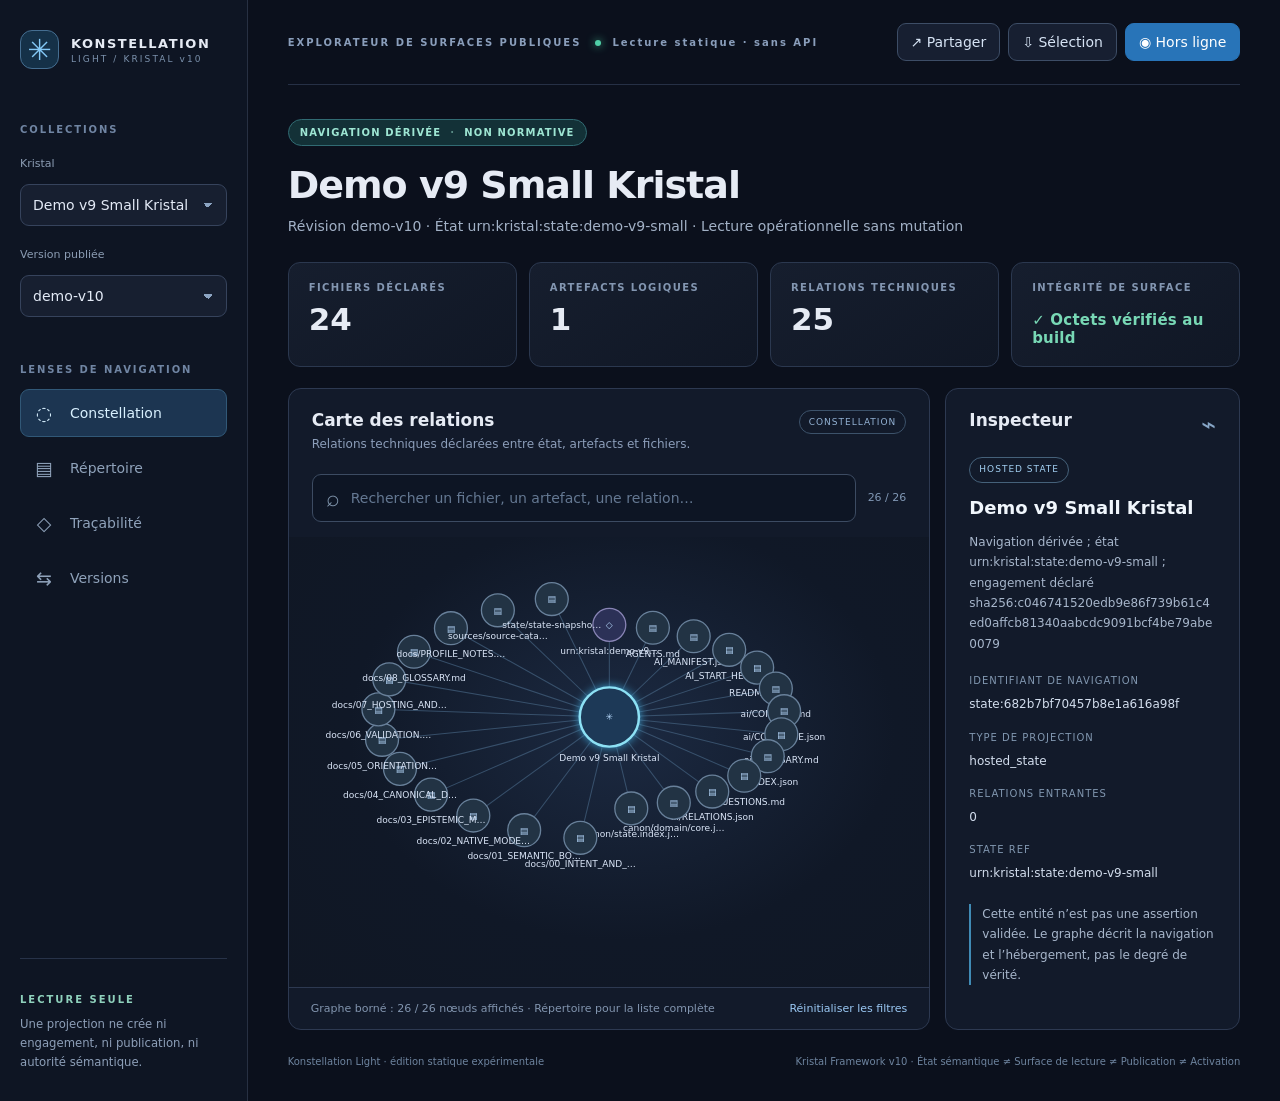
==== light/site/index.html @ 137d159b ".<" ====
<!doctype html>
<html lang="fr">
<head>
  <meta charset="utf-8" />
  <meta name="viewport" content="width=device-width, initial-scale=1" />
  <meta name="color-scheme" content="dark" />
  <meta http-equiv="Content-Security-Policy" content="default-src 'self'; script-src 'self'; style-src 'self'; connect-src 'self'; img-src 'self' data:; font-src 'self'; object-src 'none'; base-uri 'self'; form-action 'none'" />
  <meta name="description" content="Konstellation Light — navigation vérifiée sur les surfaces de lecture Kristal v10." />
  <title>Konstellation Light · Kristal Explorer</title>
  <link rel="stylesheet" href="./style.css" />
  <script type="module" src="./app.js"></script>
</head>
<body>
<div class="shell">
  <aside class="rail">
    <div class="brand"><span class="brand-mark" aria-hidden="true">✳</span><div><strong>KONSTELLATION</strong><small>LIGHT / KRISTAL v10</small></div></div>
    <div class="rail-label">COLLECTIONS</div>
    <label class="field-label" for="collection">Kristal</label>
    <select id="collection" aria-label="Choisir un Kristal"><option>Chargement…</option></select>
    <label class="field-label" for="revision">Version publiée</label>
    <select id="revision" aria-label="Choisir une révision"><option>—</option></select>
    <div class="rail-label views-label">LENSES DE NAVIGATION</div>
    <nav aria-label="Vues"><button type="button" class="view active" data-lens="constellation"><span>◌</span> Constellation</button><button type="button" class="view" data-lens="registry"><span>▤</span> Répertoire</button><button type="button" class="view" data-lens="trace"><span>◇</span> Traçabilité</button><button type="button" class="view" data-lens="compare"><span>⇆</span> Versions</button></nav>
    <div class="rail-bottom"><p>LECTURE SEULE</p><small>Une projection ne crée ni engagement, ni publication, ni autorité sémantique.</small></div>
  </aside>
  <main class="main">
    <header class="top"><div class="eyebrow">EXPLORATEUR DE SURFACES PUBLIQUES <span class="live-dot"></span> <span id="mode-label">Données précompilées</span></div><div class="top-actions"><button id="share" type="button" class="button ghost">↗ Partager</button><button id="export" type="button" class="button ghost">⇩ Sélection</button><button id="offline" type="button" class="button accent">◉ Hors ligne</button></div></header>
    <section class="heading"><div><div class="chip">NAVIGATION DÉRIVÉE <span>·</span> NON NORMATIVE</div><h1 id="title">Kristal Explorer</h1><p id="subtitle">Sélectionnez une collection pour explorer ses structures et ses références.</p></div></section>
    <section class="metrics" aria-label="Statistiques"><div class="metric"><span>FICHIERS DÉCLARÉS</span><strong id="metric-files">—</strong></div><div class="metric"><span>ARTEFACTS LOGIQUES</span><strong id="metric-members">—</strong></div><div class="metric"><span>RELATIONS TECHNIQUES</span><strong id="metric-relations">—</strong></div><div class="metric"><span>INTÉGRITÉ DE SURFACE</span><strong id="metric-verified" class="verified">—</strong></div></section>
    <section class="workspace"><div class="explore"><div class="panel-heading"><div><h2 id="panel-title">Carte des relations</h2><p id="panel-hint">Les liens représentent uniquement la topologie d'hébergement déclarée.</p></div><span class="view-tag" id="view-tag">CONSTELLATION</span><a id="open-full" class="embed-open" href="./">↗ Plein écran</a></div><div class="search-row"><label class="search"><span aria-hidden="true">⌕</span><input id="search" type="search" placeholder="Rechercher un fichier, un artefact, une relation…" aria-label="Rechercher dans le Kristal" autocomplete="off" /></label><span id="count" class="results"></span></div><div id="visual" class="visual" aria-live="polite"><div class="loading">Chargement du catalogue…</div></div><div class="panel-foot"><span id="truncation">Affichage progressif</span><button id="reset" type="button" class="link-button">Réinitialiser les filtres</button></div></div><aside class="inspector" aria-label="Inspection"><div class="panel-heading"><h2>Inspecteur</h2><span class="inspector-icon">⌁</span></div><div id="inspection" class="inspection"><p>Sélectionnez un élément pour consulter son origine et ses déclarations.</p></div></aside></section>
    <footer class="footer"><span>Konstellation Light · édition statique expérimentale</span><span>Kristal Framework v10 · État sémantique ≠ Surface de lecture ≠ Publication ≠ Activation</span></footer>
  </main>
</div>
<div id="toast" role="status" aria-live="polite" class="toast" hidden></div>
</body>
</html>
---- light/site/style.css ----
:root{font-family:Inter,ui-sans-serif,system-ui,-apple-system,BlinkMacSystemFont,"Segoe UI",sans-serif;color:#e6ebf4;background:#0b101c;font-synthesis:none;font-size:14px}*{box-sizing:border-box}body{margin:0;min-height:100vh}button,input,select{font:inherit}button{cursor:pointer}a{color:#8dbbff}button:focus-visible,input:focus-visible,select:focus-visible,a:focus-visible,[tabindex]:focus-visible{outline:2px solid #72b9ff;outline-offset:3px}.shell{display:grid;grid-template-columns:248px minmax(0,1fr);min-height:100vh}.rail{border-right:1px solid #273042;background:#0e1523;padding:30px 20px;display:flex;flex-direction:column;gap:14px}.brand{display:flex;align-items:center;gap:12px;margin-bottom:41px}.brand-mark{display:grid;place-items:center;font-size:29px;color:#84c8f5;width:39px;height:39px;border:1px solid #456e91;border-radius:12px;background:#153148}.brand strong{font-size:13px;letter-spacing:1.5px}.brand small{display:block;margin-top:3px;font-size:9px;letter-spacing:2.1px;color:#7c92ad}.rail-label{font-size:10px;letter-spacing:1.9px;font-weight:800;color:#7085a3}.field-label{color:#8c9db4;font-size:11px;margin-top:8px}.rail select{appearance:none;width:100%;border:1px solid #36435c;border-radius:9px;background:#171f30;color:#e3eaf6;padding:12px 28px 12px 12px;outline-offset:2px;background-image:linear-gradient(45deg,transparent 50%,#8ca4c2 50%),linear-gradient(135deg,#8ca4c2 50%,transparent 50%);background-position:calc(100% - 18px) 50%,calc(100% - 13px) 50%;background-size:5px 5px,5px 5px;background-repeat:no-repeat}.views-label{margin-top:33px;margin-bottom:0}.rail nav{display:grid;gap:7px}.view{display:flex;align-items:center;gap:15px;border:1px solid transparent;border-radius:9px;padding:12px;background:transparent;color:#8fa2ba;text-align:left}.view span{font-size:19px;width:22px;text-align:center}.view:hover{background:#182438;color:#fff}.view.active{background:#1c3551;color:#d9f1ff;border-color:#315877}.rail-bottom{margin-top:auto;border-top:1px solid #273248;padding-top:25px}.rail-bottom p{color:#8fd1bc;letter-spacing:2px;font-size:10px;font-weight:800}.rail-bottom small{color:#8d9fb8;line-height:1.6}.main{min-width:0;padding:0 clamp(18px,3.1vw,52px)}.top{height:85px;display:flex;align-items:center;justify-content:space-between;gap:10px;border-bottom:1px solid #263045}.eyebrow{font-size:10px;letter-spacing:2px;color:#8a9ebb;font-weight:700}.live-dot{display:inline-block;margin:0 6px 0 8px;background:#50cfa7;border-radius:100%;width:6px;height:6px;box-shadow:0 0 9px #44b993}.top-actions{display:flex;gap:8px}.button{border:1px solid #3d4d66;border-radius:9px;background:#171f31;color:#d7e4f5;padding:10px 13px;white-space:nowrap}.button:hover{border-color:#7ab3da}.button.accent{background:#2874b8;border-color:#2874b8;color:white}.heading{padding:34px 0 25px;display:flex;justify-content:space-between}.chip{display:inline-flex;gap:9px;border:1px solid #316b73;border-radius:30px;padding:7px 11px;font-size:10px;font-weight:800;letter-spacing:1.15px;color:#9ee6d3;background:#133137}.chip span{opacity:.5}.heading h1{font-size:clamp(27px,3vw,38px);font-weight:630;letter-spacing:-1px;margin:17px 0 8px}.heading p{margin:0;color:#a2b1c6;max-width:770px;line-height:1.6}.metrics{display:grid;grid-template-columns:repeat(4,minmax(0,1fr));gap:12px;margin-bottom:21px}.metric{border:1px solid #2b384f;background:linear-gradient(145deg,#161e2e,#101725);border-radius:12px;padding:19px 20px;min-height:104px}.metric span{display:block;font-size:10px;letter-spacing:1.4px;color:#8396b1;font-weight:800}.metric strong{display:block;font-size:31px;font-weight:650;margin-top:8px}.metric strong.verified{font-size:15px;color:#78d8b5;letter-spacing:.2px;margin-top:18px}.workspace{display:grid;grid-template-columns:minmax(0,1fr) 295px;gap:15px;min-height:525px}.explore,.inspector{border:1px solid #2d3951;border-radius:13px;background:#121a2a;min-width:0}.explore{display:flex;flex-direction:column;overflow:hidden}.panel-heading{display:flex;justify-content:space-between;align-items:start;gap:10px;padding:21px 23px 15px}.panel-heading h2{margin:0;font-size:17px;font-weight:650}.panel-heading p{color:#8c9eba;margin:6px 0 0;font-size:12px;line-height:1.45}.view-tag{font-size:9px;letter-spacing:1px;border:1px solid #3c526a;border-radius:30px;padding:6px 9px;color:#93b2d4;white-space:nowrap}.search-row{padding:5px 23px 15px;display:flex;align-items:center;gap:12px}.search{display:flex;align-items:center;gap:9px;border:1px solid #3c4b62;background:#0d1524;border-radius:9px;padding:10px 13px;flex:1;min-width:0;color:#8196ad}.search span{font-size:23px}.search input{border:0;outline:0;background:transparent;color:#e7ecf5;width:100%;min-width:0}.search input::placeholder{color:#647892}.results{font-size:11px;color:#8198b5;white-space:nowrap}.visual{min-height:350px;flex:1;background:radial-gradient(ellipse at 52% 43%,#1c2a42 0%,#101827 58%,#101724 100%);position:relative;padding:10px 20px}.visual svg{width:100%;min-height:340px;max-height:455px}.graph-link{stroke:#456381;stroke-width:1.25;opacity:.7}.graph-node{cursor:pointer;outline:none}.graph-node circle{stroke:#7394b8;stroke-width:1.6;fill:#1d3957}.graph-node[data-kind="hosted_file"] circle{fill:#223344;stroke:#68809a}.graph-node[data-kind="logical_artifact"] circle{fill:#2c3157;stroke:#8884b5}.graph-node[data-selected="true"] circle{stroke:#8de1f5;stroke-width:3;filter:drop-shadow(0 0 6px #3c9dcd)}.graph-node text{pointer-events:none;fill:#dbe6f8;font-size:11px;text-anchor:middle}.graph-node .type-mark{font-size:11px;font-weight:bold;fill:#b4d6f9}.graph-node:hover circle,.graph-node:focus circle{stroke:#fff;stroke-width:3}.panel-foot{padding:14px 22px;border-top:1px solid #2d3951;display:flex;justify-content:space-between;gap:10px;color:#8295af;font-size:11px}.link-button{background:none;border:0;color:#9bc9f5;padding:0}.inspector{padding-bottom:12px}.inspector-icon{font-size:25px;color:#87a6c7}.inspection{padding:3px 23px 20px;color:#a7b6cb;font-size:12px;line-height:1.7;word-break:break-word}.inspection .kind{display:inline-flex;gap:4px;border:1px solid #45617a;border-radius:30px;padding:4px 9px;color:#a3d0f3;text-transform:uppercase;letter-spacing:1px;font-size:9px}.inspection h3{color:#f0f6fc;font-size:18px;line-height:1.4;margin:12px 0 5px;overflow-wrap:anywhere}.inspection dl{margin:18px 0}.inspection dt{color:#8197b0;font-size:10px;text-transform:uppercase;letter-spacing:1px;margin-top:14px}.inspection dd{margin:5px 0;color:#d2dded}.inspection code{word-break:break-all;color:#abd2f4}.inspection .note{border-left:2px solid #408bb5;padding-left:11px;margin-top:20px}.inspector-action{display:inline-flex;margin-top:10px;padding:8px 11px;border:1px solid #385d7d;border-radius:8px;color:#aed7fb;text-decoration:none}.footer{color:#6e849f;display:flex;justify-content:space-between;gap:12px;font-size:10px;margin:24px 0 32px;line-height:1.5}.loading,.empty{display:grid;place-content:center;text-align:center;color:#a6b8cc;min-height:280px;line-height:1.8}.record-list{display:flex;flex-direction:column;gap:8px;padding:7px 2px}.record{display:flex;justify-content:space-between;align-items:center;gap:16px;text-align:left;padding:13px 16px;border:1px solid #34435b;background:#162236;border-radius:9px;color:#dae8f7}.record:hover,.record.selected{border-color:#73b0d5;background:#223750}.record main{min-width:0}.record strong{display:block;font-size:12px;font-weight:600;overflow-wrap:anywhere}.record small{display:block;color:#92aac5;font-size:10px;margin-top:4px}.record em{font-size:9px;font-style:normal;color:#9bb4cb;white-space:nowrap}.evidence{display:grid;gap:12px;padding:7px 0}.evidence-item{padding:16px;border:1px solid #3c4a61;background:#18243a;border-radius:9px;overflow-wrap:anywhere}.evidence-item small{display:block;color:#8da7c3;font-size:10px;letter-spacing:1px;text-transform:uppercase;margin-bottom:7px}.evidence-item strong{font-size:12px;line-height:1.6;word-break:break-all}.evidence-item .ok{color:#83d8b7}.diff-list{display:grid;gap:12px}.diff-list strong{color:#e6effe}.diff-item{display:block;font-size:11px;color:#a8bdd6;margin-top:7px}.toast{position:fixed;bottom:20px;right:20px;padding:12px 17px;background:#244665;color:#eef8ff;border:1px solid #4b9ac6;border-radius:9px;box-shadow:0 8px 28px #050a15;z-index:10}.toast[hidden]{display:none}.embed .rail,.embed .heading,.embed .metrics,.embed .footer,.embed .top{display:none}.embed .shell{grid-template-columns:1fr}.embed .main{padding:8px}.embed .workspace{min-height:390px;grid-template-columns:minmax(0,1fr) 260px}.embed .visual{min-height:275px}.embed .visual svg{min-height:280px}.embed .panel-heading{padding:12px 15px}.embed .search-row{padding:2px 15px 12px}.embed .inspector{font-size:11px}@media(max-width:1100px){.workspace{grid-template-columns:minmax(0,1fr)}.inspector{min-height:200px}.metrics{grid-template-columns:repeat(2,1fr)}}@media(max-width:720px){.shell{display:block}.rail{padding:14px 18px;gap:7px}.brand{margin:0 0 10px}.rail-bottom{display:none}.rail nav{display:flex;gap:5px;overflow:auto}.rail .view{white-space:nowrap;padding:8px;font-size:11px}.views-label{margin-top:10px}.rail select{max-width:100%}.top{height:auto;min-height:65px;flex-wrap:wrap;padding:12px 0}.top-actions{width:100%;justify-content:flex-start;flex-wrap:wrap}.heading{padding:20px 0}.metrics{gap:8px}.metric{padding:14px;min-height:90px}.metric strong{font-size:24px}.metric span{font-size:9px}.workspace{display:block}.inspector{margin-top:12px}.visual{padding:7px}.footer{flex-direction:column}.panel-heading,.search-row{padding-left:14px;padding-right:14px}.view-tag{display:none}.embed .workspace{display:block}.embed .inspector{display:none}.embed .visual{min-height:210px}.embed .visual svg{min-height:220px}}

.embed-open{display:none;color:#9cc9ef;text-decoration:none;font-size:11px;white-space:nowrap}.embed .embed-open{display:inline-block}
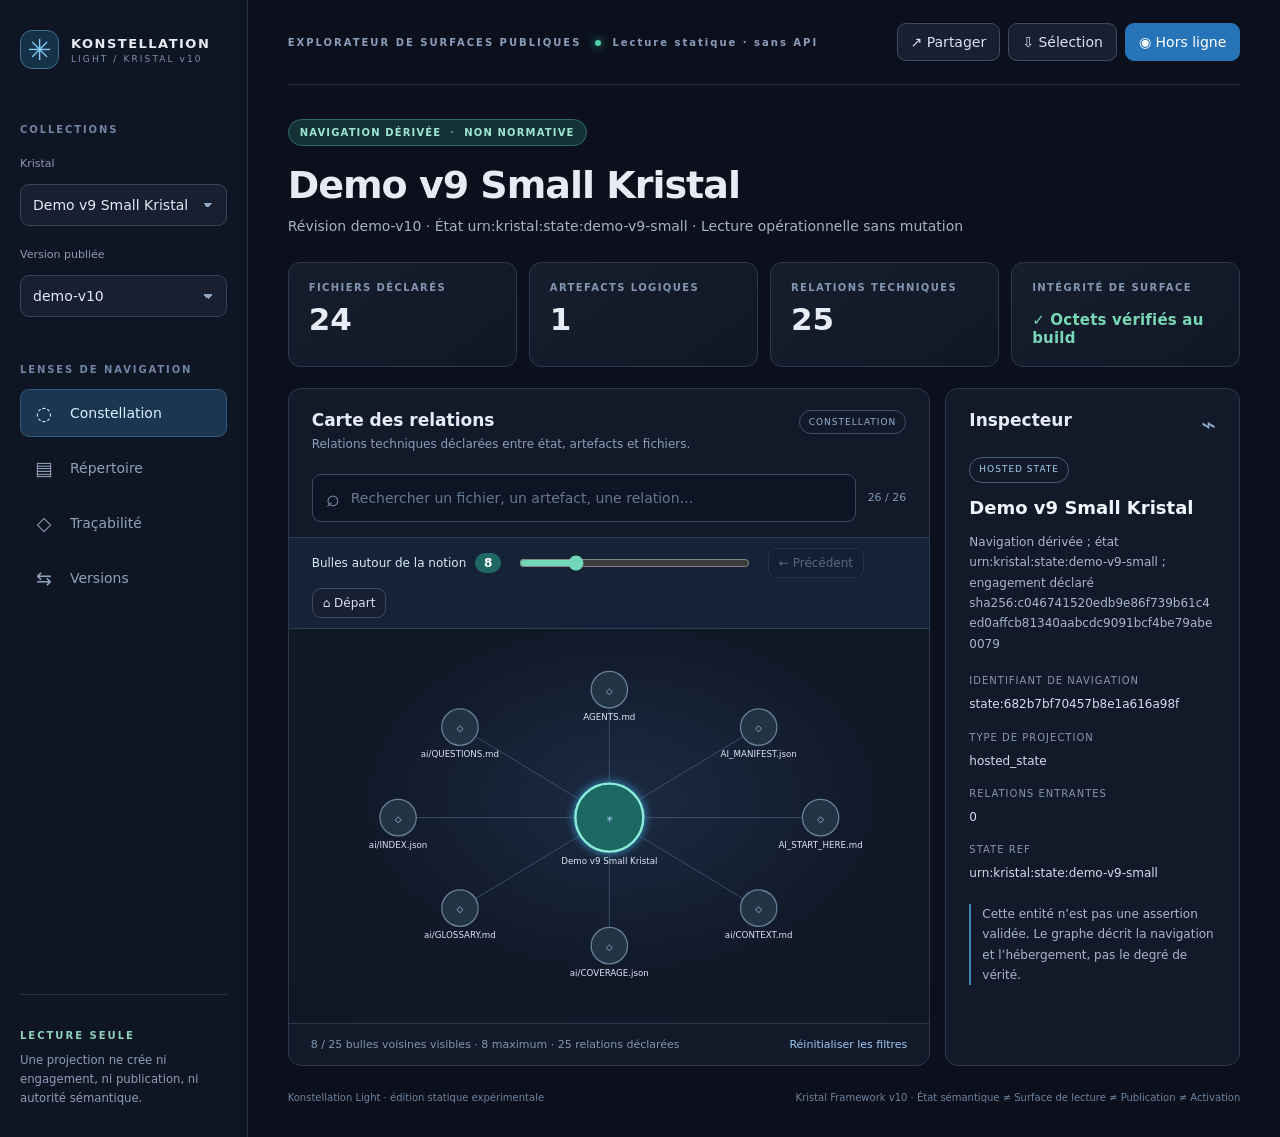
==== commit f83ab226: "Automated-update" ====
--- a/light/site/index.html
+++ b/light/site/index.html
@@ -24,10 +24,10 @@
     <div class="rail-bottom"><p>LECTURE SEULE</p><small>Une projection ne crée ni engagement, ni publication, ni autorité sémantique.</small></div>
   </aside>
   <main class="main">
-    <header class="top"><div class="eyebrow">EXPLORATEUR DE SURFACES PUBLIQUES <span class="live-dot"></span> <span id="mode-label">Données précompilées</span></div><div class="top-actions"><button id="share" type="button" class="button ghost">↗ Partager</button><button id="export" type="button" class="button ghost">⇩ Sélection</button><button id="offline" type="button" class="button accent">◉ Hors ligne</button></div></header>
+    <header class="top"><div class="eyebrow">EXPLORATEUR DE SURFACES PUBLIQUES <span class="live-dot"></span> <span id="mode-label">Données précompilées</span></div><div class="top-actions"><a id="back-ekole" class="button ghost" href="#" hidden>← Retour à Ekole</a><button id="share" type="button" class="button ghost">↗ Partager</button><button id="export" type="button" class="button ghost">⇩ Sélection</button><button id="offline" type="button" class="button accent">◉ Hors ligne</button></div></header>
     <section class="heading"><div><div class="chip">NAVIGATION DÉRIVÉE <span>·</span> NON NORMATIVE</div><h1 id="title">Kristal Explorer</h1><p id="subtitle">Sélectionnez une collection pour explorer ses structures et ses références.</p></div></section>
     <section class="metrics" aria-label="Statistiques"><div class="metric"><span>FICHIERS DÉCLARÉS</span><strong id="metric-files">—</strong></div><div class="metric"><span>ARTEFACTS LOGIQUES</span><strong id="metric-members">—</strong></div><div class="metric"><span>RELATIONS TECHNIQUES</span><strong id="metric-relations">—</strong></div><div class="metric"><span>INTÉGRITÉ DE SURFACE</span><strong id="metric-verified" class="verified">—</strong></div></section>
-    <section class="workspace"><div class="explore"><div class="panel-heading"><div><h2 id="panel-title">Carte des relations</h2><p id="panel-hint">Les liens représentent uniquement la topologie d'hébergement déclarée.</p></div><span class="view-tag" id="view-tag">CONSTELLATION</span><a id="open-full" class="embed-open" href="./">↗ Plein écran</a></div><div class="search-row"><label class="search"><span aria-hidden="true">⌕</span><input id="search" type="search" placeholder="Rechercher un fichier, un artefact, une relation…" aria-label="Rechercher dans le Kristal" autocomplete="off" /></label><span id="count" class="results"></span></div><div id="visual" class="visual" aria-live="polite"><div class="loading">Chargement du catalogue…</div></div><div class="panel-foot"><span id="truncation">Affichage progressif</span><button id="reset" type="button" class="link-button">Réinitialiser les filtres</button></div></div><aside class="inspector" aria-label="Inspection"><div class="panel-heading"><h2>Inspecteur</h2><span class="inspector-icon">⌁</span></div><div id="inspection" class="inspection"><p>Sélectionnez un élément pour consulter son origine et ses déclarations.</p></div></aside></section>
+    <section class="workspace"><div class="explore"><div class="panel-heading"><div><h2 id="panel-title">Carte des relations</h2><p id="panel-hint">Les liens représentent uniquement la topologie d'hébergement déclarée.</p></div><span class="view-tag" id="view-tag">CONSTELLATION</span><a id="open-full" class="embed-open" href="./">↗ Plein écran</a></div><div class="search-row"><label class="search"><span aria-hidden="true">⌕</span><input id="search" type="search" placeholder="Rechercher un fichier, un artefact, une relation…" aria-label="Rechercher dans le Kristal" autocomplete="off" /></label><span id="count" class="results"></span></div><div id="graph-controls" class="graph-controls"><label for="satellites">Bulles autour de la notion <strong id="satellites-count">8</strong></label><input type="range" id="satellites" min="3" max="25" step="1" value="8" aria-label="Nombre maximal de bulles autour de la notion centrale"/><button id="graph-back" type="button" class="button ghost" disabled>← Précédent</button><button id="graph-home" type="button" class="button ghost">⌂ Départ</button></div><div id="visual" class="visual" aria-live="polite"><div class="loading">Chargement du catalogue…</div></div><div class="panel-foot"><span id="truncation">Affichage progressif</span><button id="reset" type="button" class="link-button">Réinitialiser les filtres</button></div></div><aside class="inspector" aria-label="Inspection"><div class="panel-heading"><h2>Inspecteur</h2><span class="inspector-icon">⌁</span></div><div id="inspection" class="inspection"><p>Sélectionnez un élément pour consulter son origine et ses déclarations.</p></div></aside></section>
     <footer class="footer"><span>Konstellation Light · édition statique expérimentale</span><span>Kristal Framework v10 · État sémantique ≠ Surface de lecture ≠ Publication ≠ Activation</span></footer>
   </main>
 </div>
--- a/light/site/style.css
+++ b/light/site/style.css
@@ -1,3 +1,18 @@
 :root{font-family:Inter,ui-sans-serif,system-ui,-apple-system,BlinkMacSystemFont,"Segoe UI",sans-serif;color:#e6ebf4;background:#0b101c;font-synthesis:none;font-size:14px}*{box-sizing:border-box}body{margin:0;min-height:100vh}button,input,select{font:inherit}button{cursor:pointer}a{color:#8dbbff}button:focus-visible,input:focus-visible,select:focus-visible,a:focus-visible,[tabindex]:focus-visible{outline:2px solid #72b9ff;outline-offset:3px}.shell{display:grid;grid-template-columns:248px minmax(0,1fr);min-height:100vh}.rail{border-right:1px solid #273042;background:#0e1523;padding:30px 20px;display:flex;flex-direction:column;gap:14px}.brand{display:flex;align-items:center;gap:12px;margin-bottom:41px}.brand-mark{display:grid;place-items:center;font-size:29px;color:#84c8f5;width:39px;height:39px;border:1px solid #456e91;border-radius:12px;background:#153148}.brand strong{font-size:13px;letter-spacing:1.5px}.brand small{display:block;margin-top:3px;font-size:9px;letter-spacing:2.1px;color:#7c92ad}.rail-label{font-size:10px;letter-spacing:1.9px;font-weight:800;color:#7085a3}.field-label{color:#8c9db4;font-size:11px;margin-top:8px}.rail select{appearance:none;width:100%;border:1px solid #36435c;border-radius:9px;background:#171f30;color:#e3eaf6;padding:12px 28px 12px 12px;outline-offset:2px;background-image:linear-gradient(45deg,transparent 50%,#8ca4c2 50%),linear-gradient(135deg,#8ca4c2 50%,transparent 50%);background-position:calc(100% - 18px) 50%,calc(100% - 13px) 50%;background-size:5px 5px,5px 5px;background-repeat:no-repeat}.views-label{margin-top:33px;margin-bottom:0}.rail nav{display:grid;gap:7px}.view{display:flex;align-items:center;gap:15px;border:1px solid transparent;border-radius:9px;padding:12px;background:transparent;color:#8fa2ba;text-align:left}.view span{font-size:19px;width:22px;text-align:center}.view:hover{background:#182438;color:#fff}.view.active{background:#1c3551;color:#d9f1ff;border-color:#315877}.rail-bottom{margin-top:auto;border-top:1px solid #273248;padding-top:25px}.rail-bottom p{color:#8fd1bc;letter-spacing:2px;font-size:10px;font-weight:800}.rail-bottom small{color:#8d9fb8;line-height:1.6}.main{min-width:0;padding:0 clamp(18px,3.1vw,52px)}.top{height:85px;display:flex;align-items:center;justify-content:space-between;gap:10px;border-bottom:1px solid #263045}.eyebrow{font-size:10px;letter-spacing:2px;color:#8a9ebb;font-weight:700}.live-dot{display:inline-block;margin:0 6px 0 8px;background:#50cfa7;border-radius:100%;width:6px;height:6px;box-shadow:0 0 9px #44b993}.top-actions{display:flex;gap:8px}.button{border:1px solid #3d4d66;border-radius:9px;background:#171f31;color:#d7e4f5;padding:10px 13px;white-space:nowrap}.button:hover{border-color:#7ab3da}.button.accent{background:#2874b8;border-color:#2874b8;color:white}.heading{padding:34px 0 25px;display:flex;justify-content:space-between}.chip{display:inline-flex;gap:9px;border:1px solid #316b73;border-radius:30px;padding:7px 11px;font-size:10px;font-weight:800;letter-spacing:1.15px;color:#9ee6d3;background:#133137}.chip span{opacity:.5}.heading h1{font-size:clamp(27px,3vw,38px);font-weight:630;letter-spacing:-1px;margin:17px 0 8px}.heading p{margin:0;color:#a2b1c6;max-width:770px;line-height:1.6}.metrics{display:grid;grid-template-columns:repeat(4,minmax(0,1fr));gap:12px;margin-bottom:21px}.metric{border:1px solid #2b384f;background:linear-gradient(145deg,#161e2e,#101725);border-radius:12px;padding:19px 20px;min-height:104px}.metric span{display:block;font-size:10px;letter-spacing:1.4px;color:#8396b1;font-weight:800}.metric strong{display:block;font-size:31px;font-weight:650;margin-top:8px}.metric strong.verified{font-size:15px;color:#78d8b5;letter-spacing:.2px;margin-top:18px}.workspace{display:grid;grid-template-columns:minmax(0,1fr) 295px;gap:15px;min-height:525px}.explore,.inspector{border:1px solid #2d3951;border-radius:13px;background:#121a2a;min-width:0}.explore{display:flex;flex-direction:column;overflow:hidden}.panel-heading{display:flex;justify-content:space-between;align-items:start;gap:10px;padding:21px 23px 15px}.panel-heading h2{margin:0;font-size:17px;font-weight:650}.panel-heading p{color:#8c9eba;margin:6px 0 0;font-size:12px;line-height:1.45}.view-tag{font-size:9px;letter-spacing:1px;border:1px solid #3c526a;border-radius:30px;padding:6px 9px;color:#93b2d4;white-space:nowrap}.search-row{padding:5px 23px 15px;display:flex;align-items:center;gap:12px}.search{display:flex;align-items:center;gap:9px;border:1px solid #3c4b62;background:#0d1524;border-radius:9px;padding:10px 13px;flex:1;min-width:0;color:#8196ad}.search span{font-size:23px}.search input{border:0;outline:0;background:transparent;color:#e7ecf5;width:100%;min-width:0}.search input::placeholder{color:#647892}.results{font-size:11px;color:#8198b5;white-space:nowrap}.visual{min-height:350px;flex:1;background:radial-gradient(ellipse at 52% 43%,#1c2a42 0%,#101827 58%,#101724 100%);position:relative;padding:10px 20px}.visual svg{width:100%;min-height:340px;max-height:455px}.graph-link{stroke:#456381;stroke-width:1.25;opacity:.7}.graph-node{cursor:pointer;outline:none}.graph-node circle{stroke:#7394b8;stroke-width:1.6;fill:#1d3957}.graph-node[data-kind="hosted_file"] circle{fill:#223344;stroke:#68809a}.graph-node[data-kind="logical_artifact"] circle{fill:#2c3157;stroke:#8884b5}.graph-node[data-selected="true"] circle{stroke:#8de1f5;stroke-width:3;filter:drop-shadow(0 0 6px #3c9dcd)}.graph-node text{pointer-events:none;fill:#dbe6f8;font-size:11px;text-anchor:middle}.graph-node .type-mark{font-size:11px;font-weight:bold;fill:#b4d6f9}.graph-node:hover circle,.graph-node:focus circle{stroke:#fff;stroke-width:3}.panel-foot{padding:14px 22px;border-top:1px solid #2d3951;display:flex;justify-content:space-between;gap:10px;color:#8295af;font-size:11px}.link-button{background:none;border:0;color:#9bc9f5;padding:0}.inspector{padding-bottom:12px}.inspector-icon{font-size:25px;color:#87a6c7}.inspection{padding:3px 23px 20px;color:#a7b6cb;font-size:12px;line-height:1.7;word-break:break-word}.inspection .kind{display:inline-flex;gap:4px;border:1px solid #45617a;border-radius:30px;padding:4px 9px;color:#a3d0f3;text-transform:uppercase;letter-spacing:1px;font-size:9px}.inspection h3{color:#f0f6fc;font-size:18px;line-height:1.4;margin:12px 0 5px;overflow-wrap:anywhere}.inspection dl{margin:18px 0}.inspection dt{color:#8197b0;font-size:10px;text-transform:uppercase;letter-spacing:1px;margin-top:14px}.inspection dd{margin:5px 0;color:#d2dded}.inspection code{word-break:break-all;color:#abd2f4}.inspection .note{border-left:2px solid #408bb5;padding-left:11px;margin-top:20px}.inspector-action{display:inline-flex;margin-top:10px;padding:8px 11px;border:1px solid #385d7d;border-radius:8px;color:#aed7fb;text-decoration:none}.footer{color:#6e849f;display:flex;justify-content:space-between;gap:12px;font-size:10px;margin:24px 0 32px;line-height:1.5}.loading,.empty{display:grid;place-content:center;text-align:center;color:#a6b8cc;min-height:280px;line-height:1.8}.record-list{display:flex;flex-direction:column;gap:8px;padding:7px 2px}.record{display:flex;justify-content:space-between;align-items:center;gap:16px;text-align:left;padding:13px 16px;border:1px solid #34435b;background:#162236;border-radius:9px;color:#dae8f7}.record:hover,.record.selected{border-color:#73b0d5;background:#223750}.record main{min-width:0}.record strong{display:block;font-size:12px;font-weight:600;overflow-wrap:anywhere}.record small{display:block;color:#92aac5;font-size:10px;margin-top:4px}.record em{font-size:9px;font-style:normal;color:#9bb4cb;white-space:nowrap}.evidence{display:grid;gap:12px;padding:7px 0}.evidence-item{padding:16px;border:1px solid #3c4a61;background:#18243a;border-radius:9px;overflow-wrap:anywhere}.evidence-item small{display:block;color:#8da7c3;font-size:10px;letter-spacing:1px;text-transform:uppercase;margin-bottom:7px}.evidence-item strong{font-size:12px;line-height:1.6;word-break:break-all}.evidence-item .ok{color:#83d8b7}.diff-list{display:grid;gap:12px}.diff-list strong{color:#e6effe}.diff-item{display:block;font-size:11px;color:#a8bdd6;margin-top:7px}.toast{position:fixed;bottom:20px;right:20px;padding:12px 17px;background:#244665;color:#eef8ff;border:1px solid #4b9ac6;border-radius:9px;box-shadow:0 8px 28px #050a15;z-index:10}.toast[hidden]{display:none}.embed .rail,.embed .heading,.embed .metrics,.embed .footer,.embed .top{display:none}.embed .shell{grid-template-columns:1fr}.embed .main{padding:8px}.embed .workspace{min-height:390px;grid-template-columns:minmax(0,1fr) 260px}.embed .visual{min-height:275px}.embed .visual svg{min-height:280px}.embed .panel-heading{padding:12px 15px}.embed .search-row{padding:2px 15px 12px}.embed .inspector{font-size:11px}@media(max-width:1100px){.workspace{grid-template-columns:minmax(0,1fr)}.inspector{min-height:200px}.metrics{grid-template-columns:repeat(2,1fr)}}@media(max-width:720px){.shell{display:block}.rail{padding:14px 18px;gap:7px}.brand{margin:0 0 10px}.rail-bottom{display:none}.rail nav{display:flex;gap:5px;overflow:auto}.rail .view{white-space:nowrap;padding:8px;font-size:11px}.views-label{margin-top:10px}.rail select{max-width:100%}.top{height:auto;min-height:65px;flex-wrap:wrap;padding:12px 0}.top-actions{width:100%;justify-content:flex-start;flex-wrap:wrap}.heading{padding:20px 0}.metrics{gap:8px}.metric{padding:14px;min-height:90px}.metric strong{font-size:24px}.metric span{font-size:9px}.workspace{display:block}.inspector{margin-top:12px}.visual{padding:7px}.footer{flex-direction:column}.panel-heading,.search-row{padding-left:14px;padding-right:14px}.view-tag{display:none}.embed .workspace{display:block}.embed .inspector{display:none}.embed .visual{min-height:210px}.embed .visual svg{min-height:220px}}
 
 .embed-open{display:none;color:#9cc9ef;text-decoration:none;font-size:11px;white-space:nowrap}.embed .embed-open{display:inline-block}
+
+/* Light Next: child-friendly navigation budget, same-origin offline, keyboard accessible. */
+.graph-controls {display:flex;flex-wrap:wrap;align-items:center;gap:10px 16px;padding:10px 23px;background:#162238;border-top:1px solid #2b4056;border-bottom:1px solid #2b4056}
+.graph-controls[hidden]{display:none}
+.graph-controls label{font-size:12px;color:#d5ebf2;white-space:nowrap}
+.graph-controls label strong{display:inline-block;background:#1e6864;padding:3px 9px;border-radius:10px;margin-left:5px;color:white}
+.graph-controls input[type=range]{width:clamp(110px,18vw,260px);min-width:95px;accent-color:#74d7ba;cursor:pointer}
+.graph-controls button{padding:7px 10px;font-size:12px}
+.graph-controls button:disabled{opacity:.35;cursor:not-allowed}
+.graph-empty{text-align:center;font-size:12px;color:#a1b8c8;margin:0 0 16px}
+.graph-node[data-selected="true"] circle{fill:#1e6864;stroke:#8bedd7}
+@media(max-width:700px){.graph-controls{padding:12px;gap:8px}.graph-controls label{width:100%}.graph-controls input[type=range]{flex:1;min-width:130px}}
+
+.top-actions a.button {display:inline-flex;text-decoration:none;align-items:center}
+.top-actions a[hidden]{display:none}
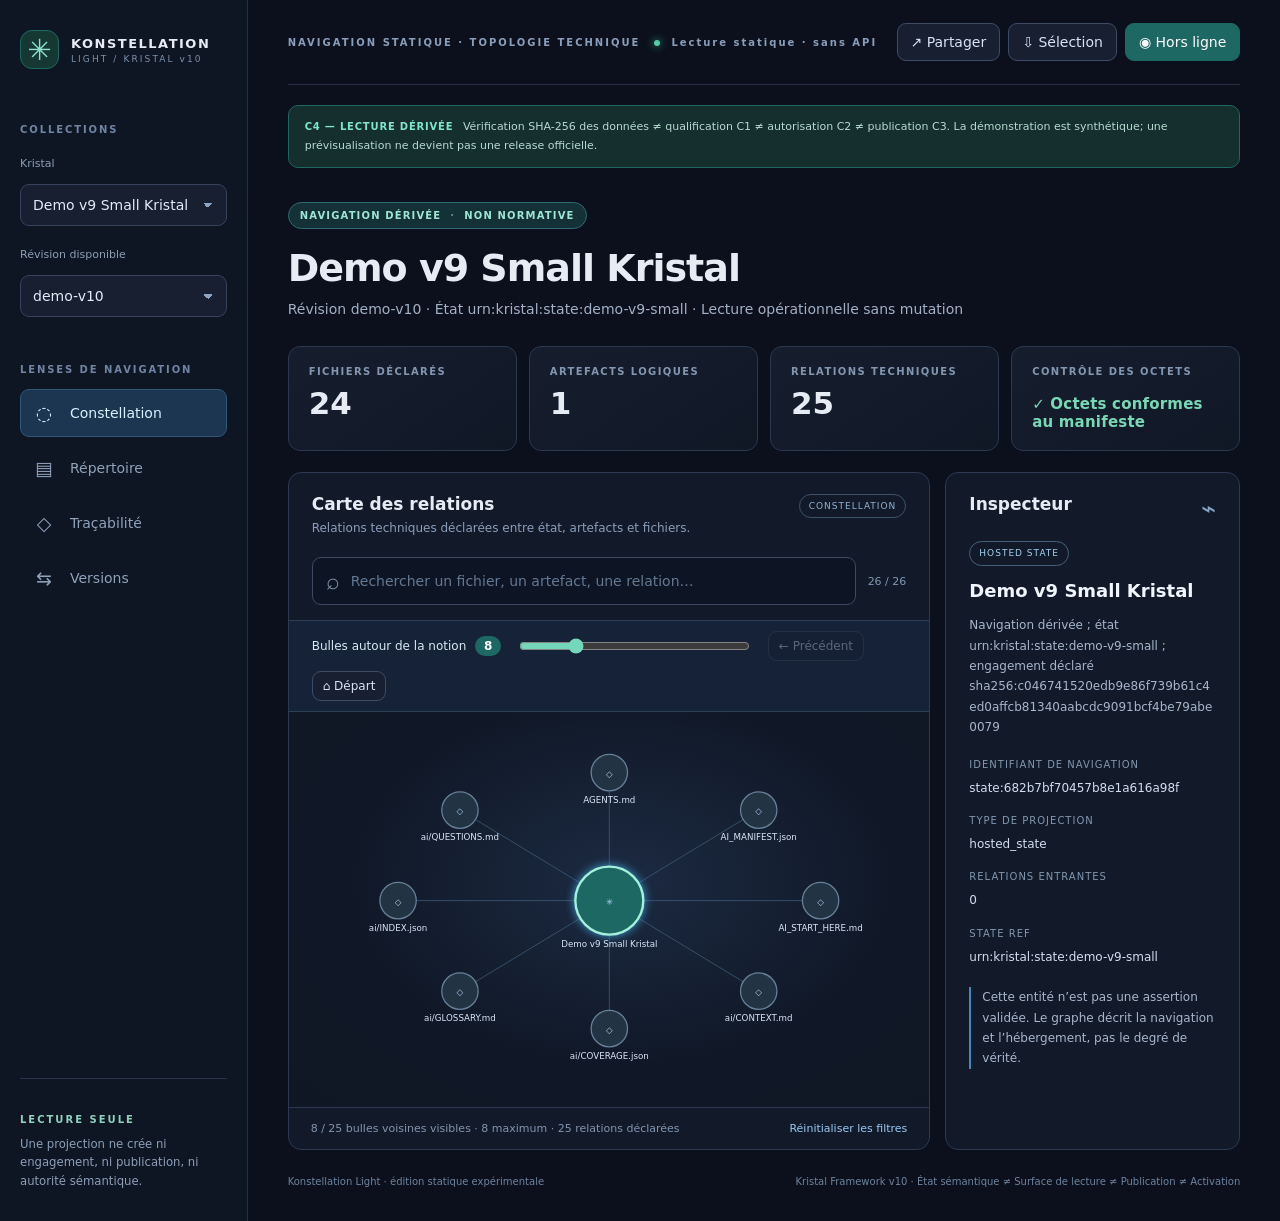
==== commit eb293f01: "Automated-update" ====
--- a/light/site/index.html
+++ b/light/site/index.html
@@ -5,7 +5,7 @@
   <meta name="viewport" content="width=device-width, initial-scale=1" />
   <meta name="color-scheme" content="dark" />
   <meta http-equiv="Content-Security-Policy" content="default-src 'self'; script-src 'self'; style-src 'self'; connect-src 'self'; img-src 'self' data:; font-src 'self'; object-src 'none'; base-uri 'self'; form-action 'none'" />
-  <meta name="description" content="Konstellation Light — navigation vérifiée sur les surfaces de lecture Kristal v10." />
+  <meta name="description" content="Konstellation Light — visualisation statique de topologies Kristal v10, intégrité des octets vérifiée, sans preuve de publication." />
   <title>Konstellation Light · Kristal Explorer</title>
   <link rel="stylesheet" href="./style.css" />
   <script type="module" src="./app.js"></script>
@@ -17,16 +17,19 @@
     <div class="rail-label">COLLECTIONS</div>
     <label class="field-label" for="collection">Kristal</label>
     <select id="collection" aria-label="Choisir un Kristal"><option>Chargement…</option></select>
-    <label class="field-label" for="revision">Version publiée</label>
+    <label class="field-label" for="revision">Révision disponible</label>
     <select id="revision" aria-label="Choisir une révision"><option>—</option></select>
     <div class="rail-label views-label">LENSES DE NAVIGATION</div>
     <nav aria-label="Vues"><button type="button" class="view active" data-lens="constellation"><span>◌</span> Constellation</button><button type="button" class="view" data-lens="registry"><span>▤</span> Répertoire</button><button type="button" class="view" data-lens="trace"><span>◇</span> Traçabilité</button><button type="button" class="view" data-lens="compare"><span>⇆</span> Versions</button></nav>
     <div class="rail-bottom"><p>LECTURE SEULE</p><small>Une projection ne crée ni engagement, ni publication, ni autorité sémantique.</small></div>
   </aside>
   <main class="main">
-    <header class="top"><div class="eyebrow">EXPLORATEUR DE SURFACES PUBLIQUES <span class="live-dot"></span> <span id="mode-label">Données précompilées</span></div><div class="top-actions"><a id="back-ekole" class="button ghost" href="#" hidden>← Retour à Ekole</a><button id="share" type="button" class="button ghost">↗ Partager</button><button id="export" type="button" class="button ghost">⇩ Sélection</button><button id="offline" type="button" class="button accent">◉ Hors ligne</button></div></header>
+    <header class="top"><div class="eyebrow">NAVIGATION STATIQUE · TOPOLOGIE TECHNIQUE <span class="live-dot"></span> <span id="mode-label">Données précompilées</span></div><div class="top-actions"><a id="back-ekole" class="button ghost" href="#" hidden>← Retour à Ekole</a><button id="share" type="button" class="button ghost">↗ Partager</button><button id="export" type="button" class="button ghost">⇩ Sélection</button><button id="offline" type="button" class="button accent">◉ Hors ligne</button></div></header>
+    <div class="c4-disclosure" role="note">
+      <strong>C4 — LECTURE DÉRIVÉE</strong><span> Vérification SHA-256 des données ≠ qualification C1 ≠ autorisation C2 ≠ publication C3. La démonstration est synthétique; une prévisualisation ne devient pas une release officielle.</span>
+    </div>
     <section class="heading"><div><div class="chip">NAVIGATION DÉRIVÉE <span>·</span> NON NORMATIVE</div><h1 id="title">Kristal Explorer</h1><p id="subtitle">Sélectionnez une collection pour explorer ses structures et ses références.</p></div></section>
-    <section class="metrics" aria-label="Statistiques"><div class="metric"><span>FICHIERS DÉCLARÉS</span><strong id="metric-files">—</strong></div><div class="metric"><span>ARTEFACTS LOGIQUES</span><strong id="metric-members">—</strong></div><div class="metric"><span>RELATIONS TECHNIQUES</span><strong id="metric-relations">—</strong></div><div class="metric"><span>INTÉGRITÉ DE SURFACE</span><strong id="metric-verified" class="verified">—</strong></div></section>
+    <section class="metrics" aria-label="Statistiques"><div class="metric"><span>FICHIERS DÉCLARÉS</span><strong id="metric-files">—</strong></div><div class="metric"><span>ARTEFACTS LOGIQUES</span><strong id="metric-members">—</strong></div><div class="metric"><span>RELATIONS TECHNIQUES</span><strong id="metric-relations">—</strong></div><div class="metric"><span>CONTRÔLE DES OCTETS</span><strong id="metric-verified" class="verified">—</strong></div></section>
     <section class="workspace"><div class="explore"><div class="panel-heading"><div><h2 id="panel-title">Carte des relations</h2><p id="panel-hint">Les liens représentent uniquement la topologie d'hébergement déclarée.</p></div><span class="view-tag" id="view-tag">CONSTELLATION</span><a id="open-full" class="embed-open" href="./">↗ Plein écran</a></div><div class="search-row"><label class="search"><span aria-hidden="true">⌕</span><input id="search" type="search" placeholder="Rechercher un fichier, un artefact, une relation…" aria-label="Rechercher dans le Kristal" autocomplete="off" /></label><span id="count" class="results"></span></div><div id="graph-controls" class="graph-controls"><label for="satellites">Bulles autour de la notion <strong id="satellites-count">8</strong></label><input type="range" id="satellites" min="3" max="25" step="1" value="8" aria-label="Nombre maximal de bulles autour de la notion centrale"/><button id="graph-back" type="button" class="button ghost" disabled>← Précédent</button><button id="graph-home" type="button" class="button ghost">⌂ Départ</button></div><div id="visual" class="visual" aria-live="polite"><div class="loading">Chargement du catalogue…</div></div><div class="panel-foot"><span id="truncation">Affichage progressif</span><button id="reset" type="button" class="link-button">Réinitialiser les filtres</button></div></div><aside class="inspector" aria-label="Inspection"><div class="panel-heading"><h2>Inspecteur</h2><span class="inspector-icon">⌁</span></div><div id="inspection" class="inspection"><p>Sélectionnez un élément pour consulter son origine et ses déclarations.</p></div></aside></section>
     <footer class="footer"><span>Konstellation Light · édition statique expérimentale</span><span>Kristal Framework v10 · État sémantique ≠ Surface de lecture ≠ Publication ≠ Activation</span></footer>
   </main>
--- a/light/site/style.css
+++ b/light/site/style.css
@@ -16,3 +16,11 @@
 
 .top-actions a.button {display:inline-flex;text-decoration:none;align-items:center}
 .top-actions a[hidden]{display:none}
+
+/* C4: persistent distinction between byte integrity and publication authority. */
+.c4-disclosure{margin:20px 0 0;padding:12px 16px;background:#142f2d;border:1px solid #1e6864;border-radius:10px;color:#b8dad1;font-size:11px;line-height:1.7}
+.c4-disclosure strong{color:#7fe6cc;font-size:10px;letter-spacing:.08em;margin-right:6px}
+.brand-mark{border-color:#1e6864;background:#153833;color:#8ee0ca}
+.button.accent{background:#1e6864;border-color:#1e6864}
+.graph-node[data-selected="true"] circle{fill:#1e6864;stroke:#a4f0db}
+.embed .c4-disclosure{display:none}
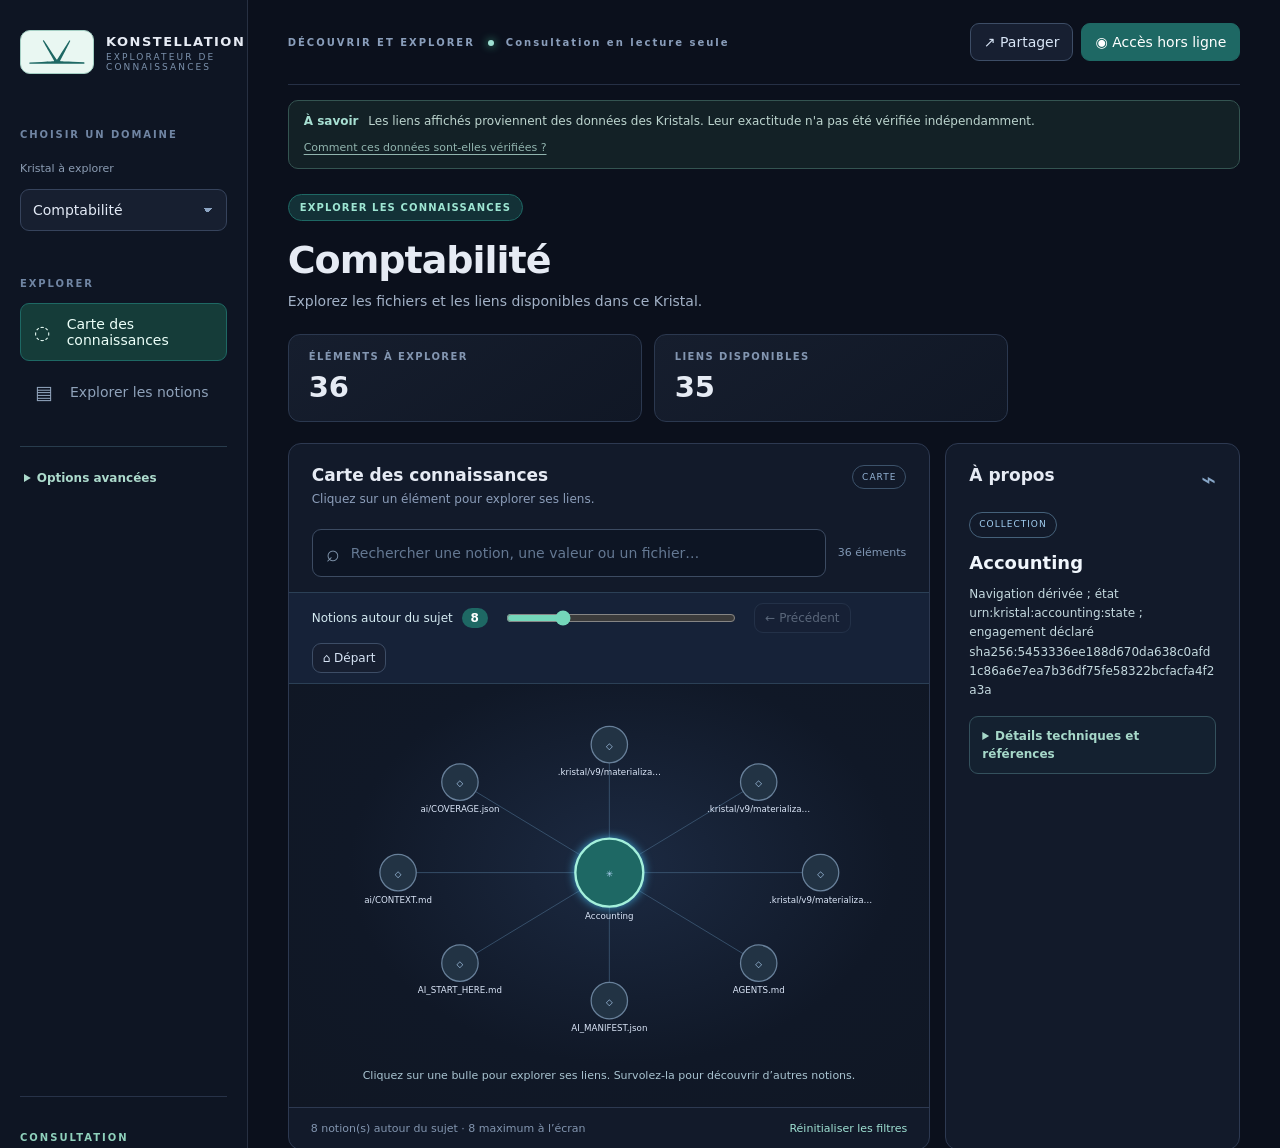
==== commit 3a80e4a1: "Automated-update" ====
--- a/light/site/index.html
+++ b/light/site/index.html
@@ -4,34 +4,46 @@
   <meta charset="utf-8" />
   <meta name="viewport" content="width=device-width, initial-scale=1" />
   <meta name="color-scheme" content="dark" />
+  <meta name="theme-color" content="#1e6864" />
   <meta http-equiv="Content-Security-Policy" content="default-src 'self'; script-src 'self'; style-src 'self'; connect-src 'self'; img-src 'self' data:; font-src 'self'; object-src 'none'; base-uri 'self'; form-action 'none'" />
-  <meta name="description" content="Konstellation Light — visualisation statique de topologies Kristal v10, intégrité des octets vérifiée, sans preuve de publication." />
+  <meta name="description" content="Explorez les notions et les liens entre les connaissances des Kristals publics. Consultation en lecture seule." />
   <title>Konstellation Light · Kristal Explorer</title>
+  <link rel="icon" type="image/svg+xml" href="./assets/logo_k.svg" />
   <link rel="stylesheet" href="./style.css" />
   <script type="module" src="./app.js"></script>
 </head>
 <body>
 <div class="shell">
   <aside class="rail">
-    <div class="brand"><span class="brand-mark" aria-hidden="true">✳</span><div><strong>KONSTELLATION</strong><small>LIGHT / KRISTAL v10</small></div></div>
-    <div class="rail-label">COLLECTIONS</div>
-    <label class="field-label" for="collection">Kristal</label>
+    <div class="brand"><img class="brand-logo" src="./assets/logo_k.svg" width="74" height="44" alt="Symbole Konstellation" /><div><strong>KONSTELLATION</strong><small>EXPLORATEUR DE CONNAISSANCES</small></div></div>
+    <div class="rail-label">CHOISIR UN DOMAINE</div>
+    <label class="field-label" for="collection">Kristal à explorer</label>
     <select id="collection" aria-label="Choisir un Kristal"><option>Chargement…</option></select>
-    <label class="field-label" for="revision">Révision disponible</label>
-    <select id="revision" aria-label="Choisir une révision"><option>—</option></select>
-    <div class="rail-label views-label">LENSES DE NAVIGATION</div>
-    <nav aria-label="Vues"><button type="button" class="view active" data-lens="constellation"><span>◌</span> Constellation</button><button type="button" class="view" data-lens="registry"><span>▤</span> Répertoire</button><button type="button" class="view" data-lens="trace"><span>◇</span> Traçabilité</button><button type="button" class="view" data-lens="compare"><span>⇆</span> Versions</button></nav>
-    <div class="rail-bottom"><p>LECTURE SEULE</p><small>Une projection ne crée ni engagement, ni publication, ni autorité sémantique.</small></div>
+    <div id="revision-row" class="revision-row" hidden>
+      <label class="field-label" for="revision">Version</label>
+      <select id="revision" aria-label="Choisir une version"><option>—</option></select>
+    </div>
+    <div class="rail-label views-label">EXPLORER</div>
+    <nav aria-label="Explorer"><button type="button" class="view active" data-lens="constellation"><span>◌</span> Carte des connaissances</button><button type="button" class="view" data-lens="registry"><span>▤</span> Explorer les notions</button></nav>
+    <details id="advanced-tools" class="advanced-tools"><summary>Options avancées</summary>
+      <nav aria-label="Vues avancées"><button type="button" class="view" data-lens="trace"><span>◇</span> Vérification des données</button><button type="button" class="view" data-lens="compare" id="compare-tab" hidden><span>⇆</span> Comparer les versions</button></nav>
+      <label class="advanced-toggle" for="show-unnamed"><input type="checkbox" id="show-unnamed" /> Afficher les notions sans nom</label>
+      <button id="export" type="button" class="view advanced-export"><span>⇩</span> Export technique (JSON)</button>
+    </details>
+    <div class="rail-bottom"><p>CONSULTATION</p><small>Les données sont affichées sans modification.</small></div>
   </aside>
   <main class="main">
-    <header class="top"><div class="eyebrow">NAVIGATION STATIQUE · TOPOLOGIE TECHNIQUE <span class="live-dot"></span> <span id="mode-label">Données précompilées</span></div><div class="top-actions"><a id="back-ekole" class="button ghost" href="#" hidden>← Retour à Ekole</a><button id="share" type="button" class="button ghost">↗ Partager</button><button id="export" type="button" class="button ghost">⇩ Sélection</button><button id="offline" type="button" class="button accent">◉ Hors ligne</button></div></header>
+    <header class="top"><div class="eyebrow">DÉCOUVRIR ET EXPLORER <span class="live-dot"></span> <span id="mode-label">Consultation des Kristals</span></div><div class="top-actions"><a id="back-ekole" class="button ghost" href="#" hidden>← Retour à Ekole</a><button id="share" type="button" class="button ghost">↗ Partager</button><button id="offline" type="button" class="button accent">◉ Accès hors ligne</button></div></header>
     <div class="c4-disclosure" role="note">
-      <strong>C4 — LECTURE DÉRIVÉE</strong><span> Vérification SHA-256 des données ≠ qualification C1 ≠ autorisation C2 ≠ publication C3. La démonstration est synthétique; une prévisualisation ne devient pas une release officielle.</span>
+      <strong>À savoir</strong><span> Les liens affichés proviennent des données des Kristals. Leur exactitude n'a pas été vérifiée indépendamment.</span>
+      <details><summary>Comment ces données sont-elles vérifiées ?</summary>
+        <p>Les fichiers sont contrôlés pour détecter les modifications accidentelles. Ce contrôle d'intégrité ne prouve pas que chaque information est exacte. L'explorateur ne délivre aucune qualification C1, autorisation C2 ou preuve de publication C3. Il présente une vue dérivée C4, sans modifier les données.</p>
+      </details>
     </div>
-    <section class="heading"><div><div class="chip">NAVIGATION DÉRIVÉE <span>·</span> NON NORMATIVE</div><h1 id="title">Kristal Explorer</h1><p id="subtitle">Sélectionnez une collection pour explorer ses structures et ses références.</p></div></section>
-    <section class="metrics" aria-label="Statistiques"><div class="metric"><span>FICHIERS DÉCLARÉS</span><strong id="metric-files">—</strong></div><div class="metric"><span>ARTEFACTS LOGIQUES</span><strong id="metric-members">—</strong></div><div class="metric"><span>RELATIONS TECHNIQUES</span><strong id="metric-relations">—</strong></div><div class="metric"><span>CONTRÔLE DES OCTETS</span><strong id="metric-verified" class="verified">—</strong></div></section>
-    <section class="workspace"><div class="explore"><div class="panel-heading"><div><h2 id="panel-title">Carte des relations</h2><p id="panel-hint">Les liens représentent uniquement la topologie d'hébergement déclarée.</p></div><span class="view-tag" id="view-tag">CONSTELLATION</span><a id="open-full" class="embed-open" href="./">↗ Plein écran</a></div><div class="search-row"><label class="search"><span aria-hidden="true">⌕</span><input id="search" type="search" placeholder="Rechercher un fichier, un artefact, une relation…" aria-label="Rechercher dans le Kristal" autocomplete="off" /></label><span id="count" class="results"></span></div><div id="graph-controls" class="graph-controls"><label for="satellites">Bulles autour de la notion <strong id="satellites-count">8</strong></label><input type="range" id="satellites" min="3" max="25" step="1" value="8" aria-label="Nombre maximal de bulles autour de la notion centrale"/><button id="graph-back" type="button" class="button ghost" disabled>← Précédent</button><button id="graph-home" type="button" class="button ghost">⌂ Départ</button></div><div id="visual" class="visual" aria-live="polite"><div class="loading">Chargement du catalogue…</div></div><div class="panel-foot"><span id="truncation">Affichage progressif</span><button id="reset" type="button" class="link-button">Réinitialiser les filtres</button></div></div><aside class="inspector" aria-label="Inspection"><div class="panel-heading"><h2>Inspecteur</h2><span class="inspector-icon">⌁</span></div><div id="inspection" class="inspection"><p>Sélectionnez un élément pour consulter son origine et ses déclarations.</p></div></aside></section>
-    <footer class="footer"><span>Konstellation Light · édition statique expérimentale</span><span>Kristal Framework v10 · État sémantique ≠ Surface de lecture ≠ Publication ≠ Activation</span></footer>
+    <section class="heading"><div><div class="chip">EXPLORER LES CONNAISSANCES</div><h1 id="title">Choisissez un Kristal</h1><p id="subtitle">Découvrez les notions et leurs liens.</p></div></section>
+    <section class="metrics" aria-label="Contenu du Kristal"><div class="metric"><span id="metric-members-label">ÉLÉMENTS NOMMÉS</span><strong id="metric-members">—</strong></div><div class="metric"><span id="metric-relations-label">LIENS DÉCLARÉS</span><strong id="metric-relations">—</strong></div></section>
+    <section class="workspace"><div class="explore"><div class="panel-heading"><div><h2 id="panel-title">Carte des connaissances</h2><p id="panel-hint">Cliquez sur une bulle pour explorer ses liens.</p></div><span class="view-tag" id="view-tag">CARTE</span><a id="open-full" class="embed-open" href="./">↗ Plein écran</a></div><div class="search-row"><label class="search"><span aria-hidden="true">⌕</span><input id="search" type="search" placeholder="Rechercher une notion, une valeur ou un fichier…" aria-label="Rechercher dans le Kristal" autocomplete="off" /></label><span id="count" class="results"></span></div><div id="graph-controls" class="graph-controls"><label for="satellites">Notions autour du sujet <strong id="satellites-count">8</strong></label><input type="range" id="satellites" min="3" max="25" step="1" value="8" aria-label="Nombre maximal de bulles autour de la notion centrale"/><button id="graph-back" type="button" class="button ghost" disabled>← Précédent</button><button id="graph-home" type="button" class="button ghost">⌂ Départ</button></div><div id="visual" class="visual" aria-live="polite"><div class="loading">Chargement du catalogue…</div></div><div class="panel-foot"><span id="truncation">Affichage progressif</span><button id="reset" type="button" class="link-button">Réinitialiser les filtres</button></div></div><aside class="inspector" aria-label="À propos de l'élément sélectionné"><div class="panel-heading"><h2>À propos</h2><span class="inspector-icon">⌁</span></div><div id="inspection" class="inspection"><p>Choisissez une notion pour voir sa description et ses liens.</p></div></aside></section>
+    <footer class="footer"><span>Konstellation Light · Explorer les Kristals</span><span>Lecture seule · Contenu affiché selon les sources publiées, sans validation indépendante des faits</span></footer>
   </main>
 </div>
 <div id="toast" role="status" aria-live="polite" class="toast" hidden></div>
--- a/light/site/style.css
+++ b/light/site/style.css
@@ -1,4 +1,4 @@
-:root{font-family:Inter,ui-sans-serif,system-ui,-apple-system,BlinkMacSystemFont,"Segoe UI",sans-serif;color:#e6ebf4;background:#0b101c;font-synthesis:none;font-size:14px}*{box-sizing:border-box}body{margin:0;min-height:100vh}button,input,select{font:inherit}button{cursor:pointer}a{color:#8dbbff}button:focus-visible,input:focus-visible,select:focus-visible,a:focus-visible,[tabindex]:focus-visible{outline:2px solid #72b9ff;outline-offset:3px}.shell{display:grid;grid-template-columns:248px minmax(0,1fr);min-height:100vh}.rail{border-right:1px solid #273042;background:#0e1523;padding:30px 20px;display:flex;flex-direction:column;gap:14px}.brand{display:flex;align-items:center;gap:12px;margin-bottom:41px}.brand-mark{display:grid;place-items:center;font-size:29px;color:#84c8f5;width:39px;height:39px;border:1px solid #456e91;border-radius:12px;background:#153148}.brand strong{font-size:13px;letter-spacing:1.5px}.brand small{display:block;margin-top:3px;font-size:9px;letter-spacing:2.1px;color:#7c92ad}.rail-label{font-size:10px;letter-spacing:1.9px;font-weight:800;color:#7085a3}.field-label{color:#8c9db4;font-size:11px;margin-top:8px}.rail select{appearance:none;width:100%;border:1px solid #36435c;border-radius:9px;background:#171f30;color:#e3eaf6;padding:12px 28px 12px 12px;outline-offset:2px;background-image:linear-gradient(45deg,transparent 50%,#8ca4c2 50%),linear-gradient(135deg,#8ca4c2 50%,transparent 50%);background-position:calc(100% - 18px) 50%,calc(100% - 13px) 50%;background-size:5px 5px,5px 5px;background-repeat:no-repeat}.views-label{margin-top:33px;margin-bottom:0}.rail nav{display:grid;gap:7px}.view{display:flex;align-items:center;gap:15px;border:1px solid transparent;border-radius:9px;padding:12px;background:transparent;color:#8fa2ba;text-align:left}.view span{font-size:19px;width:22px;text-align:center}.view:hover{background:#182438;color:#fff}.view.active{background:#1c3551;color:#d9f1ff;border-color:#315877}.rail-bottom{margin-top:auto;border-top:1px solid #273248;padding-top:25px}.rail-bottom p{color:#8fd1bc;letter-spacing:2px;font-size:10px;font-weight:800}.rail-bottom small{color:#8d9fb8;line-height:1.6}.main{min-width:0;padding:0 clamp(18px,3.1vw,52px)}.top{height:85px;display:flex;align-items:center;justify-content:space-between;gap:10px;border-bottom:1px solid #263045}.eyebrow{font-size:10px;letter-spacing:2px;color:#8a9ebb;font-weight:700}.live-dot{display:inline-block;margin:0 6px 0 8px;background:#50cfa7;border-radius:100%;width:6px;height:6px;box-shadow:0 0 9px #44b993}.top-actions{display:flex;gap:8px}.button{border:1px solid #3d4d66;border-radius:9px;background:#171f31;color:#d7e4f5;padding:10px 13px;white-space:nowrap}.button:hover{border-color:#7ab3da}.button.accent{background:#2874b8;border-color:#2874b8;color:white}.heading{padding:34px 0 25px;display:flex;justify-content:space-between}.chip{display:inline-flex;gap:9px;border:1px solid #316b73;border-radius:30px;padding:7px 11px;font-size:10px;font-weight:800;letter-spacing:1.15px;color:#9ee6d3;background:#133137}.chip span{opacity:.5}.heading h1{font-size:clamp(27px,3vw,38px);font-weight:630;letter-spacing:-1px;margin:17px 0 8px}.heading p{margin:0;color:#a2b1c6;max-width:770px;line-height:1.6}.metrics{display:grid;grid-template-columns:repeat(4,minmax(0,1fr));gap:12px;margin-bottom:21px}.metric{border:1px solid #2b384f;background:linear-gradient(145deg,#161e2e,#101725);border-radius:12px;padding:19px 20px;min-height:104px}.metric span{display:block;font-size:10px;letter-spacing:1.4px;color:#8396b1;font-weight:800}.metric strong{display:block;font-size:31px;font-weight:650;margin-top:8px}.metric strong.verified{font-size:15px;color:#78d8b5;letter-spacing:.2px;margin-top:18px}.workspace{display:grid;grid-template-columns:minmax(0,1fr) 295px;gap:15px;min-height:525px}.explore,.inspector{border:1px solid #2d3951;border-radius:13px;background:#121a2a;min-width:0}.explore{display:flex;flex-direction:column;overflow:hidden}.panel-heading{display:flex;justify-content:space-between;align-items:start;gap:10px;padding:21px 23px 15px}.panel-heading h2{margin:0;font-size:17px;font-weight:650}.panel-heading p{color:#8c9eba;margin:6px 0 0;font-size:12px;line-height:1.45}.view-tag{font-size:9px;letter-spacing:1px;border:1px solid #3c526a;border-radius:30px;padding:6px 9px;color:#93b2d4;white-space:nowrap}.search-row{padding:5px 23px 15px;display:flex;align-items:center;gap:12px}.search{display:flex;align-items:center;gap:9px;border:1px solid #3c4b62;background:#0d1524;border-radius:9px;padding:10px 13px;flex:1;min-width:0;color:#8196ad}.search span{font-size:23px}.search input{border:0;outline:0;background:transparent;color:#e7ecf5;width:100%;min-width:0}.search input::placeholder{color:#647892}.results{font-size:11px;color:#8198b5;white-space:nowrap}.visual{min-height:350px;flex:1;background:radial-gradient(ellipse at 52% 43%,#1c2a42 0%,#101827 58%,#101724 100%);position:relative;padding:10px 20px}.visual svg{width:100%;min-height:340px;max-height:455px}.graph-link{stroke:#456381;stroke-width:1.25;opacity:.7}.graph-node{cursor:pointer;outline:none}.graph-node circle{stroke:#7394b8;stroke-width:1.6;fill:#1d3957}.graph-node[data-kind="hosted_file"] circle{fill:#223344;stroke:#68809a}.graph-node[data-kind="logical_artifact"] circle{fill:#2c3157;stroke:#8884b5}.graph-node[data-selected="true"] circle{stroke:#8de1f5;stroke-width:3;filter:drop-shadow(0 0 6px #3c9dcd)}.graph-node text{pointer-events:none;fill:#dbe6f8;font-size:11px;text-anchor:middle}.graph-node .type-mark{font-size:11px;font-weight:bold;fill:#b4d6f9}.graph-node:hover circle,.graph-node:focus circle{stroke:#fff;stroke-width:3}.panel-foot{padding:14px 22px;border-top:1px solid #2d3951;display:flex;justify-content:space-between;gap:10px;color:#8295af;font-size:11px}.link-button{background:none;border:0;color:#9bc9f5;padding:0}.inspector{padding-bottom:12px}.inspector-icon{font-size:25px;color:#87a6c7}.inspection{padding:3px 23px 20px;color:#a7b6cb;font-size:12px;line-height:1.7;word-break:break-word}.inspection .kind{display:inline-flex;gap:4px;border:1px solid #45617a;border-radius:30px;padding:4px 9px;color:#a3d0f3;text-transform:uppercase;letter-spacing:1px;font-size:9px}.inspection h3{color:#f0f6fc;font-size:18px;line-height:1.4;margin:12px 0 5px;overflow-wrap:anywhere}.inspection dl{margin:18px 0}.inspection dt{color:#8197b0;font-size:10px;text-transform:uppercase;letter-spacing:1px;margin-top:14px}.inspection dd{margin:5px 0;color:#d2dded}.inspection code{word-break:break-all;color:#abd2f4}.inspection .note{border-left:2px solid #408bb5;padding-left:11px;margin-top:20px}.inspector-action{display:inline-flex;margin-top:10px;padding:8px 11px;border:1px solid #385d7d;border-radius:8px;color:#aed7fb;text-decoration:none}.footer{color:#6e849f;display:flex;justify-content:space-between;gap:12px;font-size:10px;margin:24px 0 32px;line-height:1.5}.loading,.empty{display:grid;place-content:center;text-align:center;color:#a6b8cc;min-height:280px;line-height:1.8}.record-list{display:flex;flex-direction:column;gap:8px;padding:7px 2px}.record{display:flex;justify-content:space-between;align-items:center;gap:16px;text-align:left;padding:13px 16px;border:1px solid #34435b;background:#162236;border-radius:9px;color:#dae8f7}.record:hover,.record.selected{border-color:#73b0d5;background:#223750}.record main{min-width:0}.record strong{display:block;font-size:12px;font-weight:600;overflow-wrap:anywhere}.record small{display:block;color:#92aac5;font-size:10px;margin-top:4px}.record em{font-size:9px;font-style:normal;color:#9bb4cb;white-space:nowrap}.evidence{display:grid;gap:12px;padding:7px 0}.evidence-item{padding:16px;border:1px solid #3c4a61;background:#18243a;border-radius:9px;overflow-wrap:anywhere}.evidence-item small{display:block;color:#8da7c3;font-size:10px;letter-spacing:1px;text-transform:uppercase;margin-bottom:7px}.evidence-item strong{font-size:12px;line-height:1.6;word-break:break-all}.evidence-item .ok{color:#83d8b7}.diff-list{display:grid;gap:12px}.diff-list strong{color:#e6effe}.diff-item{display:block;font-size:11px;color:#a8bdd6;margin-top:7px}.toast{position:fixed;bottom:20px;right:20px;padding:12px 17px;background:#244665;color:#eef8ff;border:1px solid #4b9ac6;border-radius:9px;box-shadow:0 8px 28px #050a15;z-index:10}.toast[hidden]{display:none}.embed .rail,.embed .heading,.embed .metrics,.embed .footer,.embed .top{display:none}.embed .shell{grid-template-columns:1fr}.embed .main{padding:8px}.embed .workspace{min-height:390px;grid-template-columns:minmax(0,1fr) 260px}.embed .visual{min-height:275px}.embed .visual svg{min-height:280px}.embed .panel-heading{padding:12px 15px}.embed .search-row{padding:2px 15px 12px}.embed .inspector{font-size:11px}@media(max-width:1100px){.workspace{grid-template-columns:minmax(0,1fr)}.inspector{min-height:200px}.metrics{grid-template-columns:repeat(2,1fr)}}@media(max-width:720px){.shell{display:block}.rail{padding:14px 18px;gap:7px}.brand{margin:0 0 10px}.rail-bottom{display:none}.rail nav{display:flex;gap:5px;overflow:auto}.rail .view{white-space:nowrap;padding:8px;font-size:11px}.views-label{margin-top:10px}.rail select{max-width:100%}.top{height:auto;min-height:65px;flex-wrap:wrap;padding:12px 0}.top-actions{width:100%;justify-content:flex-start;flex-wrap:wrap}.heading{padding:20px 0}.metrics{gap:8px}.metric{padding:14px;min-height:90px}.metric strong{font-size:24px}.metric span{font-size:9px}.workspace{display:block}.inspector{margin-top:12px}.visual{padding:7px}.footer{flex-direction:column}.panel-heading,.search-row{padding-left:14px;padding-right:14px}.view-tag{display:none}.embed .workspace{display:block}.embed .inspector{display:none}.embed .visual{min-height:210px}.embed .visual svg{min-height:220px}}
+:root{--brand:#1e6864;--brand-hover:#277d78;--brand-light:#9fe1d3;--brand-soft:#153c39;font-family:Inter,ui-sans-serif,system-ui,-apple-system,BlinkMacSystemFont,"Segoe UI",sans-serif;color:#e6ebf4;background:#0b101c;font-synthesis:none;font-size:14px}*{box-sizing:border-box}body{margin:0;min-height:100vh}button,input,select{font:inherit}button{cursor:pointer}a{color:var(--brand-light)}button:focus-visible,input:focus-visible,select:focus-visible,a:focus-visible,[tabindex]:focus-visible{outline:2px solid var(--brand-light);outline-offset:3px}.shell{display:grid;grid-template-columns:248px minmax(0,1fr);min-height:100vh}.rail{border-right:1px solid #273042;background:#0e1523;padding:30px 20px;display:flex;flex-direction:column;gap:14px}.brand{display:flex;align-items:center;gap:12px;margin-bottom:41px}.brand-logo{display:block;width:74px;height:44px;object-fit:contain;flex:none;padding:7px 8px;border-radius:10px;border:1px solid #a4cfc4;background:#e9f7f2}.brand strong{font-size:13px;letter-spacing:1.5px}.brand small{display:block;margin-top:3px;font-size:9px;letter-spacing:2.1px;color:#7c92ad}.rail-label{font-size:10px;letter-spacing:1.9px;font-weight:800;color:#7085a3}.field-label{color:#8c9db4;font-size:11px;margin-top:8px}.rail select{appearance:none;width:100%;border:1px solid #36435c;border-radius:9px;background:#171f30;color:#e3eaf6;padding:12px 28px 12px 12px;outline-offset:2px;background-image:linear-gradient(45deg,transparent 50%,#8ca4c2 50%),linear-gradient(135deg,#8ca4c2 50%,transparent 50%);background-position:calc(100% - 18px) 50%,calc(100% - 13px) 50%;background-size:5px 5px,5px 5px;background-repeat:no-repeat}.views-label{margin-top:33px;margin-bottom:0}.rail nav{display:grid;gap:7px}.view{display:flex;align-items:center;gap:15px;border:1px solid transparent;border-radius:9px;padding:12px;background:transparent;color:#8fa2ba;text-align:left}.view span{font-size:19px;width:22px;text-align:center}.view:hover{background:#182438;color:#fff}.view.active{background:var(--brand-soft);color:#ecfff9;border-color:var(--brand)}.rail-bottom{margin-top:auto;border-top:1px solid #273248;padding-top:25px}.rail-bottom p{color:#8fd1bc;letter-spacing:2px;font-size:10px;font-weight:800}.rail-bottom small{color:#8d9fb8;line-height:1.6}.main{min-width:0;padding:0 clamp(18px,3.1vw,52px)}.top{height:85px;display:flex;align-items:center;justify-content:space-between;gap:10px;border-bottom:1px solid #263045}.eyebrow{font-size:10px;letter-spacing:2px;color:#8a9ebb;font-weight:700}.live-dot{display:inline-block;margin:0 6px 0 8px;background:var(--brand-light);border-radius:100%;width:6px;height:6px;box-shadow:0 0 9px #44b993}.top-actions{display:flex;gap:8px}.button{border:1px solid #3d4d66;border-radius:9px;background:#171f31;color:#d7e4f5;padding:10px 13px;white-space:nowrap}.button:hover{border-color:var(--brand-light)}.button.accent{background:var(--brand);border-color:var(--brand);color:white}.heading{padding:34px 0 25px;display:flex;justify-content:space-between}.chip{display:inline-flex;gap:9px;border:1px solid var(--brand);border-radius:30px;padding:7px 11px;font-size:10px;font-weight:800;letter-spacing:1.15px;color:#9ee6d3;background:#133137}.chip span{opacity:.5}.heading h1{font-size:clamp(27px,3vw,38px);font-weight:630;letter-spacing:-1px;margin:17px 0 8px}.heading p{margin:0;color:#a2b1c6;max-width:770px;line-height:1.6}.metrics{display:grid;grid-template-columns:repeat(4,minmax(0,1fr));gap:12px;margin-bottom:21px}.metric{border:1px solid #2b384f;background:linear-gradient(145deg,#161e2e,#101725);border-radius:12px;padding:19px 20px;min-height:104px}.metric span{display:block;font-size:10px;letter-spacing:1.4px;color:#8396b1;font-weight:800}.metric strong{display:block;font-size:31px;font-weight:650;margin-top:8px}.metric strong.verified{font-size:15px;color:#78d8b5;letter-spacing:.2px;margin-top:18px}.workspace{display:grid;grid-template-columns:minmax(0,1fr) 295px;gap:15px;min-height:525px}.explore,.inspector{border:1px solid #2d3951;border-radius:13px;background:#121a2a;min-width:0}.explore{display:flex;flex-direction:column;overflow:hidden}.panel-heading{display:flex;justify-content:space-between;align-items:start;gap:10px;padding:21px 23px 15px}.panel-heading h2{margin:0;font-size:17px;font-weight:650}.panel-heading p{color:#8c9eba;margin:6px 0 0;font-size:12px;line-height:1.45}.view-tag{font-size:9px;letter-spacing:1px;border:1px solid #3c526a;border-radius:30px;padding:6px 9px;color:#93b2d4;white-space:nowrap}.search-row{padding:5px 23px 15px;display:flex;align-items:center;gap:12px}.search{display:flex;align-items:center;gap:9px;border:1px solid #3c4b62;background:#0d1524;border-radius:9px;padding:10px 13px;flex:1;min-width:0;color:#8196ad}.search span{font-size:23px}.search input{border:0;outline:0;background:transparent;color:#e7ecf5;width:100%;min-width:0}.search input::placeholder{color:#647892}.results{font-size:11px;color:#8198b5;white-space:nowrap}.visual{min-height:350px;flex:1;background:radial-gradient(ellipse at 52% 43%,#1c2a42 0%,#101827 58%,#101724 100%);position:relative;padding:10px 20px}.visual svg{width:100%;min-height:340px;max-height:455px}.graph-link{stroke:#456381;stroke-width:1.25;opacity:.7}.graph-node{cursor:pointer;outline:none}.graph-node circle{stroke:#7394b8;stroke-width:1.6;fill:#1d3957}.graph-node[data-kind="hosted_file"] circle{fill:#223344;stroke:#68809a}.graph-node[data-kind="logical_artifact"] circle{fill:#2c3157;stroke:#8884b5}.graph-node[data-selected="true"] circle{stroke:#8de1f5;stroke-width:3;filter:drop-shadow(0 0 6px #3c9dcd)}.graph-node text{pointer-events:none;fill:#dbe6f8;font-size:11px;text-anchor:middle}.graph-node .type-mark{font-size:11px;font-weight:bold;fill:#b4d6f9}.graph-node:hover circle,.graph-node:focus circle{stroke:#fff;stroke-width:3}.panel-foot{padding:14px 22px;border-top:1px solid #2d3951;display:flex;justify-content:space-between;gap:10px;color:#8295af;font-size:11px}.link-button{background:none;border:0;color:var(--brand-light);padding:0}.inspector{padding-bottom:12px}.inspector-icon{font-size:25px;color:#87a6c7}.inspection{padding:3px 23px 20px;color:#a7b6cb;font-size:12px;line-height:1.7;word-break:break-word}.inspection .kind{display:inline-flex;gap:4px;border:1px solid #45617a;border-radius:30px;padding:4px 9px;color:#a3d0f3;text-transform:uppercase;letter-spacing:1px;font-size:9px}.inspection h3{color:#f0f6fc;font-size:18px;line-height:1.4;margin:12px 0 5px;overflow-wrap:anywhere}.inspection dl{margin:18px 0}.inspection dt{color:#8197b0;font-size:10px;text-transform:uppercase;letter-spacing:1px;margin-top:14px}.inspection dd{margin:5px 0;color:#d2dded}.inspection code{word-break:break-all;color:#abd2f4}.inspection .note{border-left:2px solid var(--brand);padding-left:11px;margin-top:20px}.inspector-action{display:inline-flex;margin-top:10px;padding:8px 11px;border:1px solid var(--brand);border-radius:8px;color:var(--brand-light);text-decoration:none}.footer{color:#6e849f;display:flex;justify-content:space-between;gap:12px;font-size:10px;margin:24px 0 32px;line-height:1.5}.loading,.empty{display:grid;place-content:center;text-align:center;color:#a6b8cc;min-height:280px;line-height:1.8}.record-list{display:flex;flex-direction:column;gap:8px;padding:7px 2px}.record{display:flex;justify-content:space-between;align-items:center;gap:16px;text-align:left;padding:13px 16px;border:1px solid #34435b;background:#162236;border-radius:9px;color:#dae8f7}.record:hover,.record.selected{border-color:var(--brand-hover);background:#173632}.record main{min-width:0}.record strong{display:block;font-size:12px;font-weight:600;overflow-wrap:anywhere}.record small{display:block;color:#92aac5;font-size:10px;margin-top:4px}.record em{font-size:9px;font-style:normal;color:#9bb4cb;white-space:nowrap}.evidence{display:grid;gap:12px;padding:7px 0}.evidence-item{padding:16px;border:1px solid #3c4a61;background:#18243a;border-radius:9px;overflow-wrap:anywhere}.evidence-item small{display:block;color:#8da7c3;font-size:10px;letter-spacing:1px;text-transform:uppercase;margin-bottom:7px}.evidence-item strong{font-size:12px;line-height:1.6;word-break:break-all}.evidence-item .ok{color:#83d8b7}.diff-list{display:grid;gap:12px}.diff-list strong{color:#e6effe}.diff-item{display:block;font-size:11px;color:#a8bdd6;margin-top:7px}.toast{position:fixed;bottom:20px;right:20px;padding:12px 17px;background:#244665;color:#eef8ff;border:1px solid #4b9ac6;border-radius:9px;box-shadow:0 8px 28px #050a15;z-index:10}.toast[hidden]{display:none}.embed .rail,.embed .heading,.embed .metrics,.embed .footer,.embed .top{display:none}.embed .shell{grid-template-columns:1fr}.embed .main{padding:8px}.embed .workspace{min-height:390px;grid-template-columns:minmax(0,1fr) 260px}.embed .visual{min-height:275px}.embed .visual svg{min-height:280px}.embed .panel-heading{padding:12px 15px}.embed .search-row{padding:2px 15px 12px}.embed .inspector{font-size:11px}@media(max-width:1100px){.workspace{grid-template-columns:minmax(0,1fr)}.inspector{min-height:200px}.metrics{grid-template-columns:repeat(2,1fr)}}@media(max-width:720px){.shell{display:block}.rail{padding:14px 18px;gap:7px}.brand{margin:0 0 10px}.rail-bottom{display:none}.rail nav{display:flex;gap:5px;overflow:auto}.rail .view{white-space:nowrap;padding:8px;font-size:11px}.views-label{margin-top:10px}.rail select{max-width:100%}.top{height:auto;min-height:65px;flex-wrap:wrap;padding:12px 0}.top-actions{width:100%;justify-content:flex-start;flex-wrap:wrap}.heading{padding:20px 0}.metrics{gap:8px}.metric{padding:14px;min-height:90px}.metric strong{font-size:24px}.metric span{font-size:9px}.workspace{display:block}.inspector{margin-top:12px}.visual{padding:7px}.footer{flex-direction:column}.panel-heading,.search-row{padding-left:14px;padding-right:14px}.view-tag{display:none}.embed .workspace{display:block}.embed .inspector{display:none}.embed .visual{min-height:210px}.embed .visual svg{min-height:220px}}
 
 .embed-open{display:none;color:#9cc9ef;text-decoration:none;font-size:11px;white-space:nowrap}.embed .embed-open{display:inline-block}
 
@@ -11,7 +11,7 @@
 .graph-controls button{padding:7px 10px;font-size:12px}
 .graph-controls button:disabled{opacity:.35;cursor:not-allowed}
 .graph-empty{text-align:center;font-size:12px;color:#a1b8c8;margin:0 0 16px}
-.graph-node[data-selected="true"] circle{fill:#1e6864;stroke:#8bedd7}
+.graph-node[data-selected="true"] circle{fill:var(--brand);stroke:#8bedd7}
 @media(max-width:700px){.graph-controls{padding:12px;gap:8px}.graph-controls label{width:100%}.graph-controls input[type=range]{flex:1;min-width:130px}}
 
 .top-actions a.button {display:inline-flex;text-decoration:none;align-items:center}
@@ -20,7 +20,81 @@
 /* C4: persistent distinction between byte integrity and publication authority. */
 .c4-disclosure{margin:20px 0 0;padding:12px 16px;background:#142f2d;border:1px solid #1e6864;border-radius:10px;color:#b8dad1;font-size:11px;line-height:1.7}
 .c4-disclosure strong{color:#7fe6cc;font-size:10px;letter-spacing:.08em;margin-right:6px}
-.brand-mark{border-color:#1e6864;background:#153833;color:#8ee0ca}
-.button.accent{background:#1e6864;border-color:#1e6864}
+.brand-logo:hover{border-color:var(--brand-hover)}
+.button.accent{background:var(--brand);border-color:var(--brand)}
+.button.accent:hover{background:var(--brand-hover);border-color:var(--brand-light)}
 .graph-node[data-selected="true"] circle{fill:#1e6864;stroke:#a4f0db}
 .embed .c4-disclosure{display:none}
+
+/* Ephemeral, non-interactive second-ring preview. */
+.graph-secondary-preview { pointer-events: none; animation: secondary-appear .16s ease-out both; }
+.graph-secondary-preview line { stroke: #88d7c5; stroke-width: 1.2; stroke-dasharray: 5 4; opacity: .85; }
+.graph-secondary-preview circle { fill: #17473f; stroke: #a0e3d4; stroke-width: 1.5; filter: drop-shadow(0 2px 4px #061c23); }
+.graph-secondary-preview .preview-halo { fill: #408a78; fill-opacity: .22; stroke: #8de4cb; stroke-opacity: .7; }
+.graph-secondary-preview .preview-label { fill: #e5fff5; font-size: 10px; font-weight: 650; text-anchor: middle; paint-order: stroke; stroke: #0e2230; stroke-width: 3px; stroke-linejoin: round; }
+.graph-portrait-indicator { cursor: pointer; outline: none; }
+.graph-portrait-indicator circle { fill: #268f83; stroke: #effff8; stroke-width: 1.5; }
+.graph-portrait-indicator text { pointer-events: none; fill: white; font-size: 12px; font-weight: 800; text-anchor: middle; }
+.graph-portrait-indicator:hover circle, .graph-portrait-indicator:focus circle { fill: #126b67; stroke: white; stroke-width: 2.5; }
+.node-portrait-card { position: absolute; z-index: 6; right: 14px; top: 16px; width: min(290px, calc(100% - 28px)); max-height: 92%; overflow: auto; padding: 18px; border: 1px solid #4a9e9b; border-radius: 12px; color: #d4eaf5; background: #14283b; box-shadow: 0 12px 35px #050e20e0; font-size: 12px; line-height: 1.5; overflow-wrap: anywhere; }
+.node-portrait-card .portrait-close { position: absolute; right: 10px; top: 7px; background: transparent; border: 0; font-size: 23px; color: #b8dadd; cursor: pointer; }
+.node-portrait-card .portrait-kind { color: #8cdbc7; font-size: 10px; letter-spacing: 1.6px; font-weight: 750; }
+.node-portrait-card .portrait-visual { display: grid; place-items: center; margin-top: 10px; width: 100%; height: 125px; border-radius: 9px; background: linear-gradient(130deg,#21465d,#24675e); font-size: 56px; color: #a9e9d6; overflow: hidden; }
+.node-portrait-card .portrait-visual img { width: 100%; height: 100%; object-fit: contain; }
+.node-portrait-card h3 { margin: 12px 0 5px; font-size: 18px; line-height: 1.3; color: #f0faff; }
+.node-portrait-card p { margin: 9px 0; }
+.node-portrait-card .portrait-field { border-top: 1px solid #355466; padding: 8px 0; display: grid; gap: 3px; }
+.node-portrait-card .portrait-field strong { text-transform: uppercase; font-size: 10px; color: #8caebd; letter-spacing: .06em; }
+.node-portrait-card .portrait-note { border-top: 1px solid #355466; padding-top: 10px; color: #8caebe; font-size: 10px; }
+@keyframes secondary-appear { from { opacity: 0; } to { opacity: 1; } }
+@media (prefers-reduced-motion: reduce) { .graph-secondary-preview { animation: none; } }
+
+.graph-hint { color:#a9c4d1; font-size:11px; text-align:center; margin:0 8px 12px; line-height:1.5; }
+
+/* Visitor-first interface: preserve all source evidence, show it only on demand. */
+.revision-row { display:flex;flex-direction:column;gap:6px; }
+.revision-row[hidden], .view[hidden], .advanced-tools [hidden] {display:none!important}
+.advanced-tools {margin-top:16px;border-top:1px solid #283c4d;padding-top:16px;color:#a9c3cd}
+.advanced-tools>summary {cursor:pointer;color:#acdacc;font-size:12px;font-weight:600;padding:8px 4px;list-style:revert}
+.advanced-tools>nav {margin-top:8px;display:grid;gap:3px}
+.advanced-tools .view {width:100%;font-size:11px;padding:10px;gap:10px}
+.advanced-tools .view span {font-size:16px}
+.advanced-toggle {display:flex;align-items:center;gap:9px;padding:12px 5px;color:#c4d9d7;font-size:11px;line-height:1.4;cursor:pointer}
+.advanced-toggle input {width:16px;height:16px;flex:none;accent-color:var(--brand-light)}
+.advanced-export {border:0;background:none}
+.c4-disclosure {margin:15px 0 0;background:#132126;border-color:#345451;color:#bdd5cf;padding:10px 15px;font-size:12px}
+.c4-disclosure strong {color:#a7dfd2;font-size:12px;letter-spacing:0;text-transform:none}
+.c4-disclosure details {margin-top:6px;color:#91b4ae}
+.c4-disclosure details summary {cursor:pointer;display:inline-block;font-size:11px;text-decoration:underline;text-underline-offset:3px}
+.c4-disclosure details p {line-height:1.6;margin:8px 0 0}
+.heading {padding:25px 0 22px}
+.metrics {grid-template-columns:repeat(2,minmax(0,1fr));max-width:720px}
+.metric {min-height:88px;padding:16px 20px}
+.metric strong {font-size:29px}
+.inspection .relation-heading {margin:20px 0 10px;color:#e7f6f3;font-size:13px;font-weight:650;line-height:1.4}
+.inspection .node-description {color:#c4d9df;font-size:12px;line-height:1.6;margin-top:10px}
+.relation-list {display:grid;gap:7px;margin-bottom:10px}
+.relation-entry {display:block;width:100%;border:1px solid #35535d;border-radius:9px;background:#142938;text-align:left;color:#f3faf8;padding:11px 12px;white-space:normal}
+.relation-entry:hover,.relation-entry:focus-visible {background:#173e3b;border-color:#5eaea2}
+.relation-entry strong {display:block;font-size:12px;line-height:1.35;overflow-wrap:anywhere}
+.relation-entry small {display:block;font-size:11px;font-weight:400;color:#9bcdbf;margin-top:4px;line-height:1.4;overflow-wrap:anywhere}
+.technical-details,.more-relations,.provenance-details {margin-top:16px;border:1px solid #34515d;border-radius:9px;padding:10px 12px;background:#142130;color:#bfced8;overflow-wrap:anywhere}
+.technical-details>summary,.more-relations>summary,.provenance-details>summary {cursor:pointer;color:#a6d8c9;font-size:12px;font-weight:600;line-height:1.5}
+.technical-details dl {margin:12px 0;}
+.technical-details dt {font-size:10px;margin-top:12px;letter-spacing:.4px}
+.technical-details dd {font-size:11px;color:#c3d4db;word-break:break-word}
+.more-relations .relation-list {margin:12px 0}
+.more-relations .link-button {margin:7px 0 4px;cursor:pointer}
+.provenance-item {padding:8px 0;border-top:1px solid #354251;display:grid;gap:4px}
+.provenance-item strong {font-size:11px;color:#e4eff0}
+.provenance-item small {font-size:10px;color:#9ab2c0;overflow-wrap:anywhere}
+.inspection .subtle-hint {color:#a7c1c7;font-size:12px}
+.public-node-facts {margin:10px 0 16px}
+.evidence>.technical-details {margin-top:4px}
+.evidence>.technical-details .evidence {padding-top:12px}
+.inspector-action {margin-right:8px;margin-bottom:9px;font-size:11px}
+@media(max-width:720px) {
+  .metrics{max-width:none;grid-template-columns:repeat(2,minmax(0,1fr))}
+  .advanced-tools>nav {display:flex;flex-wrap:wrap;gap:6px}
+  .advanced-tools .view {width:auto}
+}
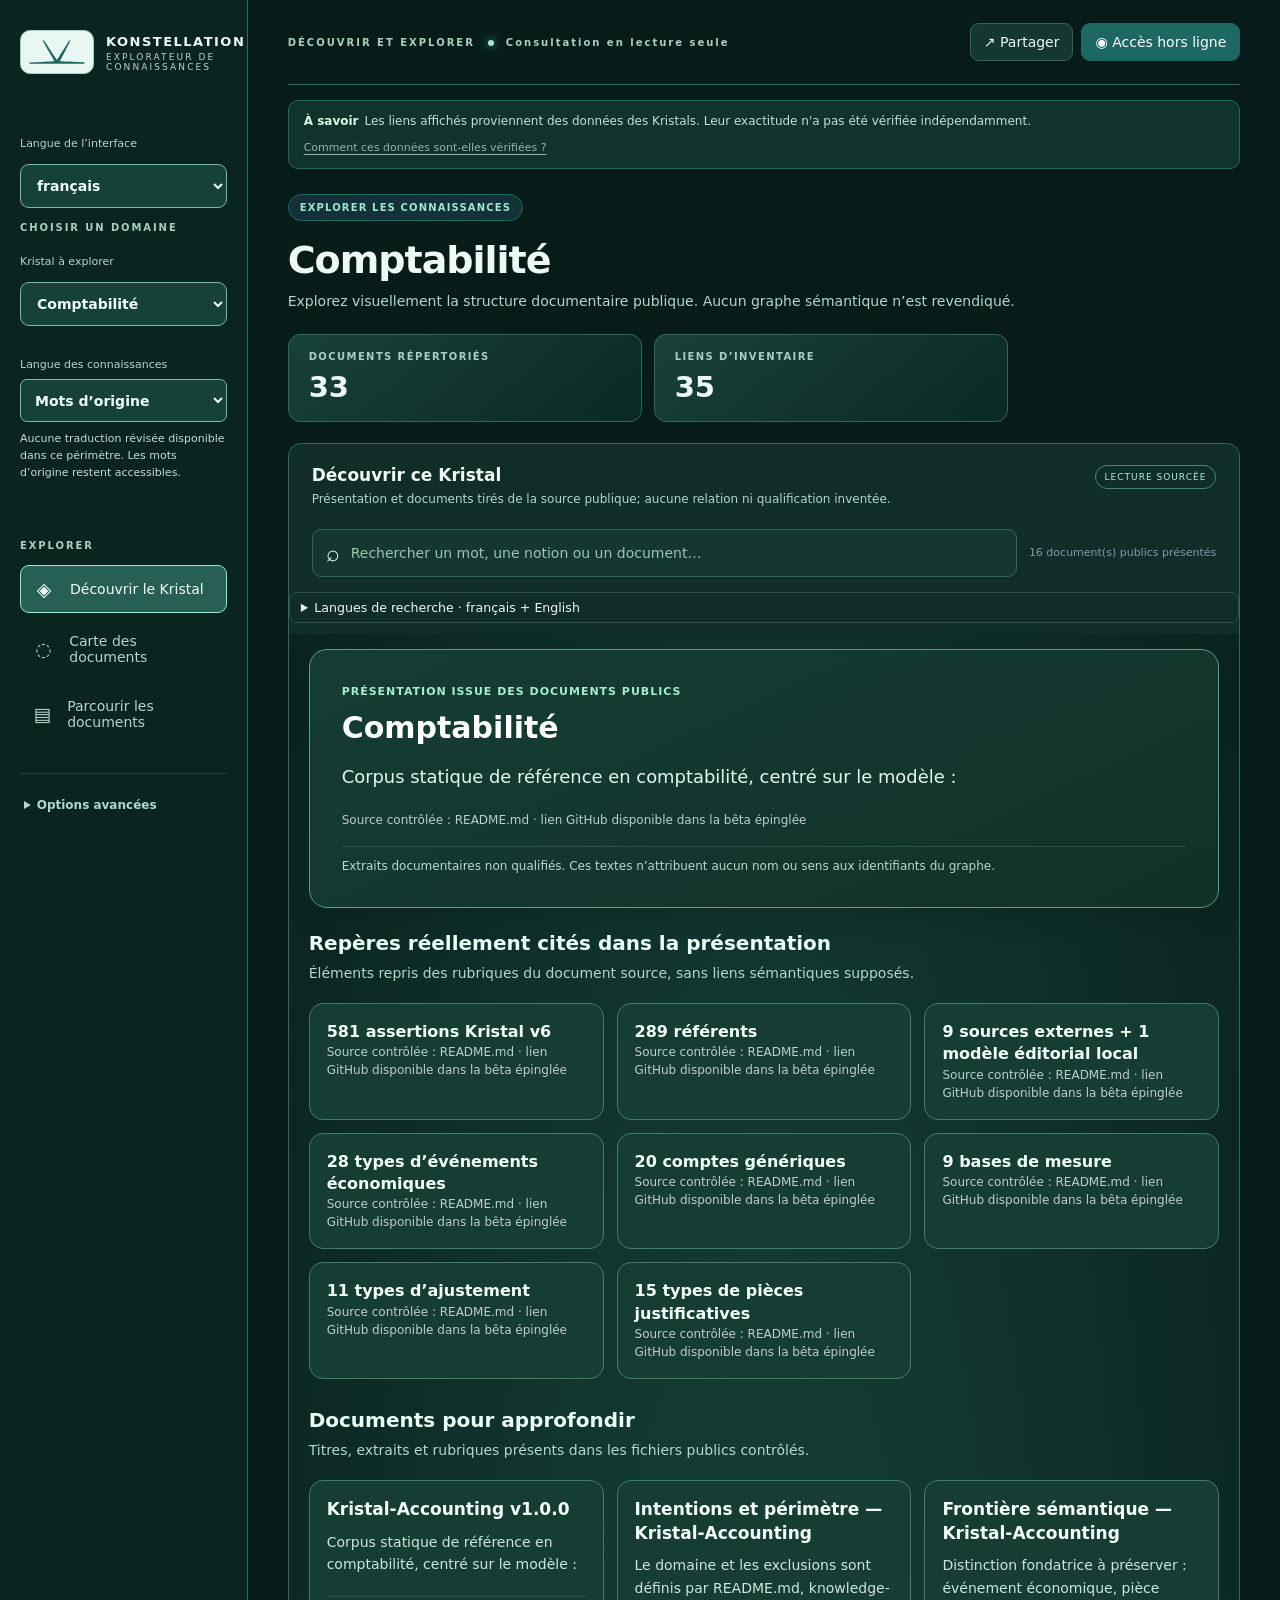
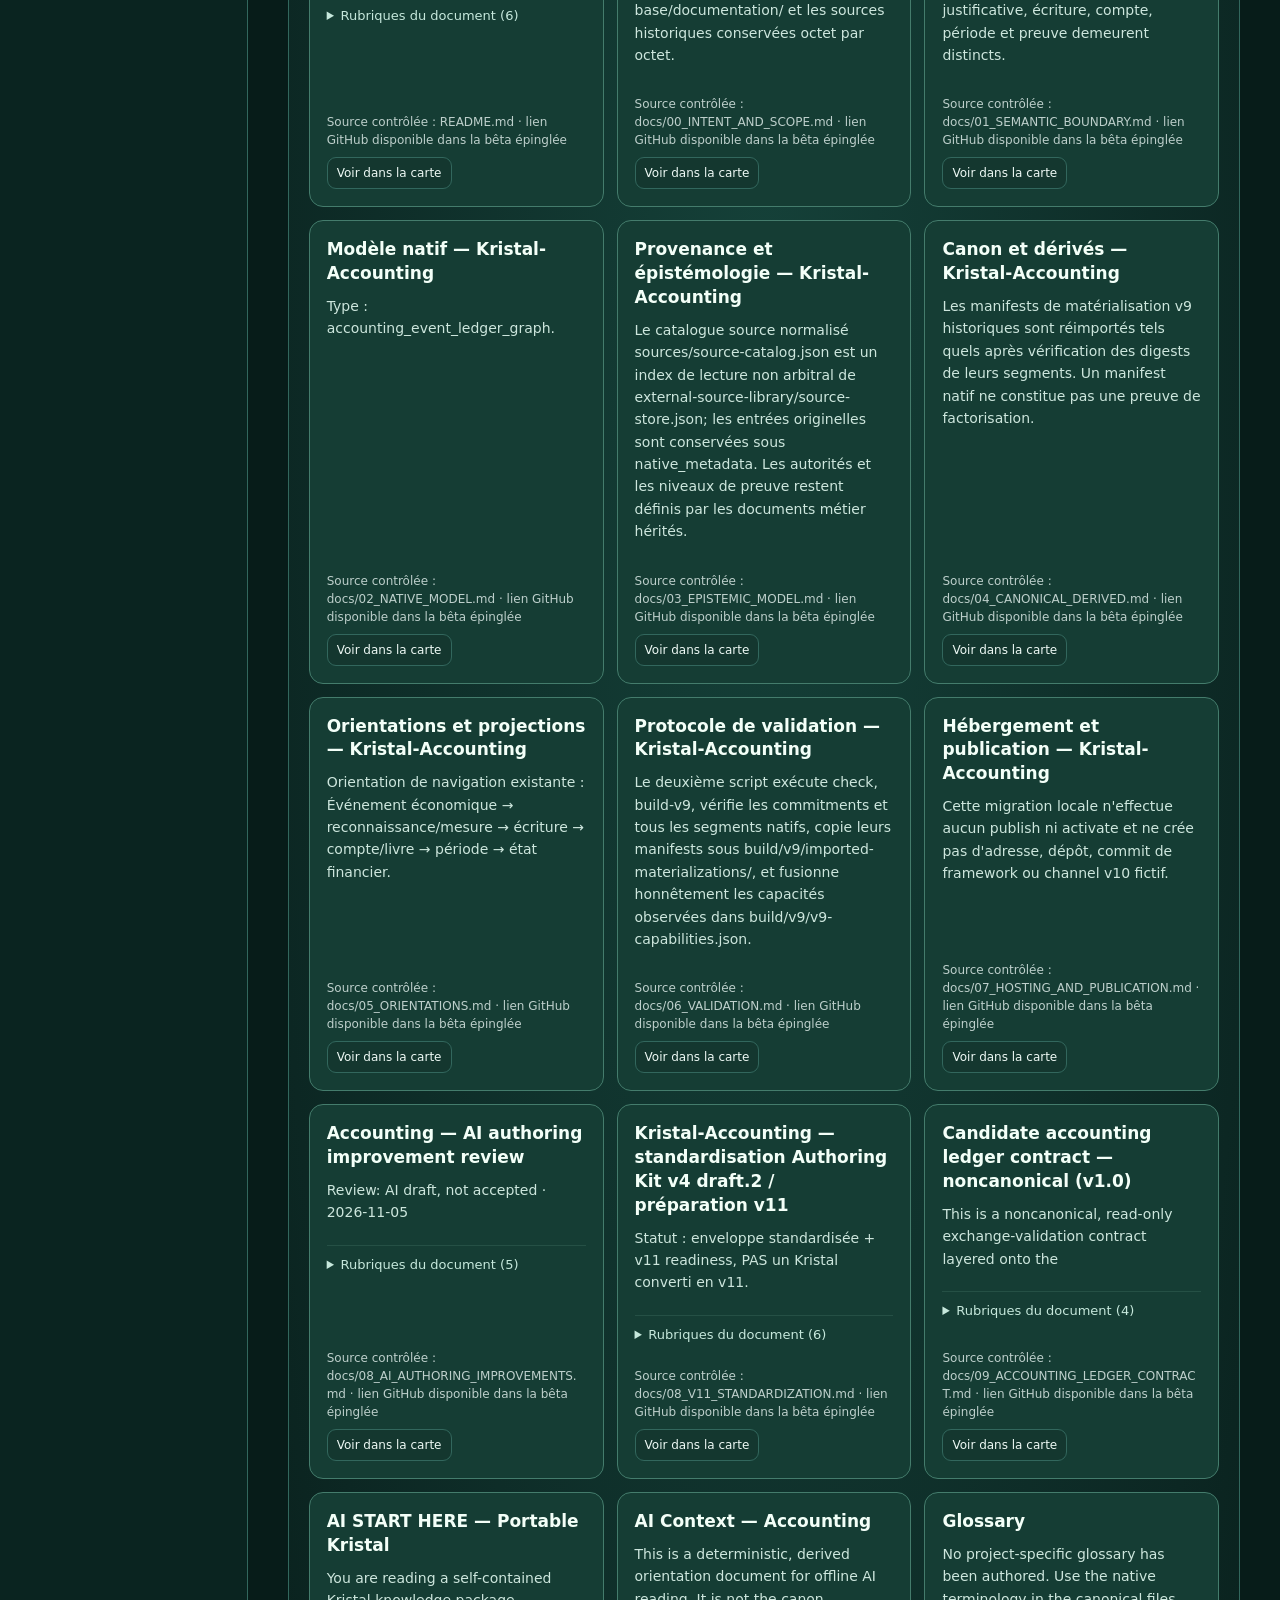
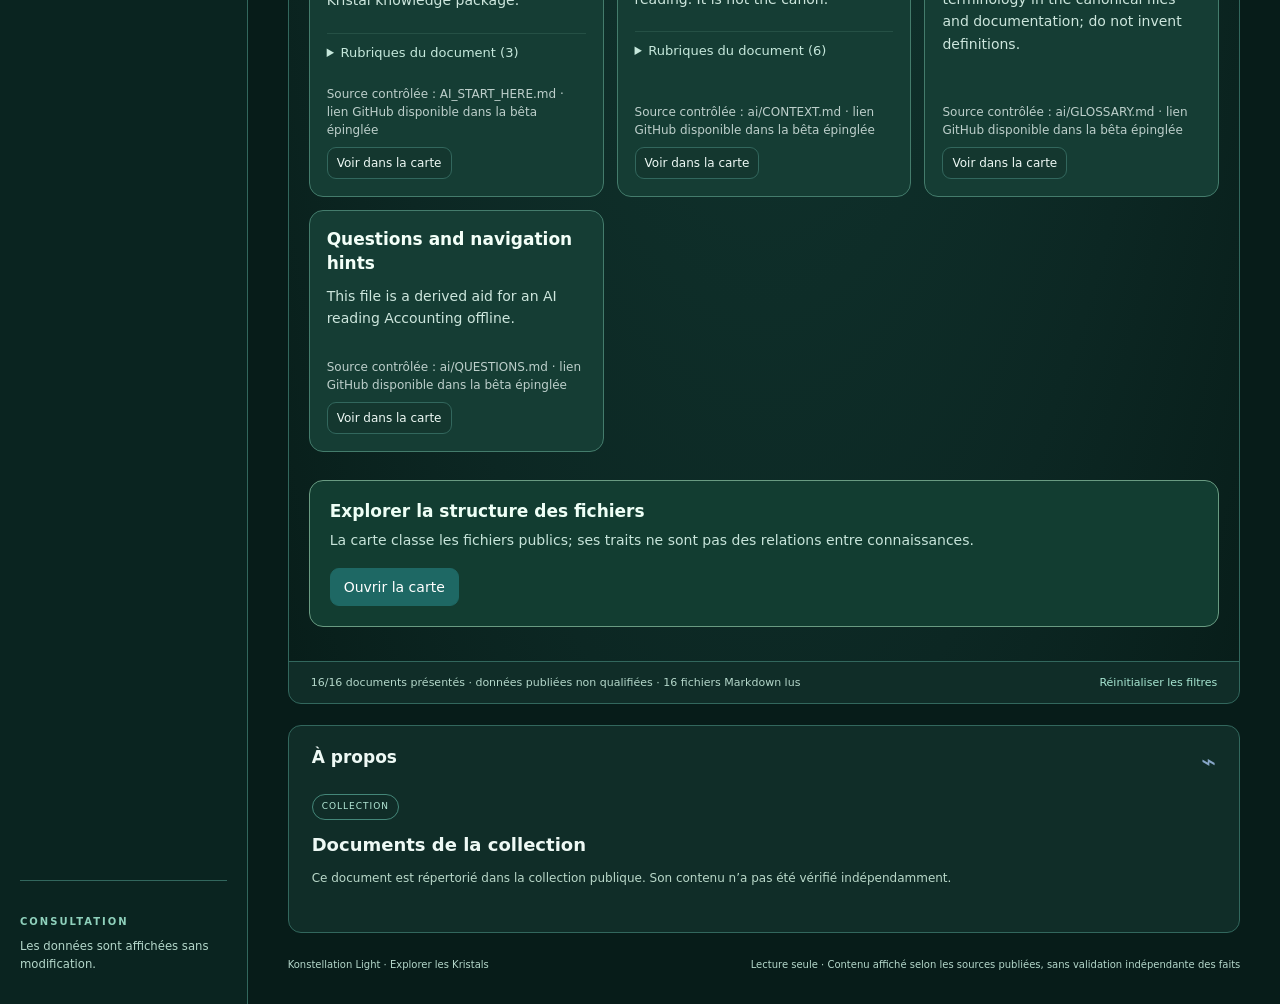
==== commit 29ca9b88: "Automated-update" ====
--- a/light/site/index.html
+++ b/light/site/index.html
@@ -10,40 +10,44 @@
   <title>Konstellation Light · Kristal Explorer</title>
   <link rel="icon" type="image/svg+xml" href="./assets/logo_k.svg" />
   <link rel="stylesheet" href="./style.css" />
+  <link rel="stylesheet" href="./visual-v17.css" />
+  <link rel="stylesheet" href="./visual-v19.css" />
+  <link rel="stylesheet" href="./visual-v20.css" />
+  <link rel="stylesheet" href="./visual-v21.css" />
   <script type="module" src="./app.js"></script>
 </head>
 <body>
 <div class="shell">
   <aside class="rail">
-    <div class="brand"><img class="brand-logo" src="./assets/logo_k.svg" width="74" height="44" alt="Symbole Konstellation" /><div><strong>KONSTELLATION</strong><small>EXPLORATEUR DE CONNAISSANCES</small></div></div>
-    <div class="rail-label">CHOISIR UN DOMAINE</div>
-    <label class="field-label" for="collection">Kristal à explorer</label>
-    <select id="collection" aria-label="Choisir un Kristal"><option>Chargement…</option></select>
+    <div class="brand"><img class="brand-logo" src="./assets/logo_k.svg" width="74" height="44" alt="Symbole Konstellation" /><div><strong>KONSTELLATION</strong><small data-ui="brand">EXPLORATEUR DE CONNAISSANCES</small></div></div>
+    <label class="field-label" for="ui-language" data-ui="ui">Langue de l’interface</label><select id="ui-language" data-ui-aria="ui"></select><small id="ui-language-note" data-ui="partial"></small><div class="rail-label" data-ui="domain">CHOISIR UN DOMAINE</div>
+    <label class="field-label" for="collection" data-ui="collection">Kristal à explorer</label>
+    <select id="collection" data-ui-aria="collection" aria-label="Choisir un Kristal"><option>Chargement…</option></select>
     <div id="revision-row" class="revision-row" hidden>
-      <label class="field-label" for="revision">Version</label>
-      <select id="revision" aria-label="Choisir une version"><option>—</option></select>
+      <label class="field-label" for="revision" data-ui="version">Version</label>
+      <select id="revision" data-ui-aria="version" aria-label="Choisir une version"><option>—</option></select>
     </div>
-    <div class="rail-label views-label">EXPLORER</div>
-    <nav aria-label="Explorer"><button type="button" class="view active" data-lens="constellation"><span>◌</span> Carte des connaissances</button><button type="button" class="view" data-lens="registry"><span>▤</span> Explorer les notions</button></nav>
-    <details id="advanced-tools" class="advanced-tools"><summary>Options avancées</summary>
-      <nav aria-label="Vues avancées"><button type="button" class="view" data-lens="trace"><span>◇</span> Vérification des données</button><button type="button" class="view" data-lens="compare" id="compare-tab" hidden><span>⇆</span> Comparer les versions</button></nav>
-      <label class="advanced-toggle" for="show-unnamed"><input type="checkbox" id="show-unnamed" /> Afficher les notions sans nom</label>
-      <button id="export" type="button" class="view advanced-export"><span>⇩</span> Export technique (JSON)</button>
+    <div class="localization-row" id="localization-row"><label class="field-label" for="localization" data-ui="knowledge">Langue des connaissances</label><select id="localization" data-ui-aria="knowledge" aria-label="Langue des notions et définitions"></select><small id="localization-status" role="status" aria-live="polite"></small></div>
+    <div class="rail-label views-label" data-ui="explore">EXPLORER</div>
+    <nav aria-label="Explorer"><button type="button" class="view" data-lens="discover" data-ui-tail="discover"><span>◈</span> Découvrir le Kristal</button><button type="button" class="view active" data-lens="constellation" data-ui-tail="map"><span>◌</span> Explorer la carte</button><button type="button" class="view" data-lens="registry" data-ui-tail="registry"><span>▤</span> Explorer les notions</button></nav>
+    <details id="advanced-tools" class="advanced-tools"><summary data-ui="advanced">Options avancées</summary>
+      <nav aria-label="Vues avancées"><button type="button" class="view" data-lens="trace" data-ui-tail="trace"><span>◇</span> Vérification des données</button><button type="button" class="view" data-lens="compare" id="compare-tab" hidden data-ui-tail="compare"><span>⇆</span> Comparer les versions</button></nav>
+      <label class="advanced-toggle" for="show-unnamed" data-ui-tail="unnamed"><input type="checkbox" id="show-unnamed" /> Explorer individuellement les notions sans nom (avancé)</label>
     </details>
-    <div class="rail-bottom"><p>CONSULTATION</p><small>Les données sont affichées sans modification.</small></div>
+    <div class="rail-bottom"><p>CONSULTATION</p><small data-ui="readOnlyNote">Les données sont affichées sans modification.</small></div>
   </aside>
   <main class="main">
-    <header class="top"><div class="eyebrow">DÉCOUVRIR ET EXPLORER <span class="live-dot"></span> <span id="mode-label">Consultation des Kristals</span></div><div class="top-actions"><a id="back-ekole" class="button ghost" href="#" hidden>← Retour à Ekole</a><button id="share" type="button" class="button ghost">↗ Partager</button><button id="offline" type="button" class="button accent">◉ Accès hors ligne</button></div></header>
+    <header class="top"><div class="eyebrow">DÉCOUVRIR ET EXPLORER <span class="live-dot"></span> <span id="mode-label">Consultation des Kristals</span></div><div class="top-actions"><a id="back-ekole" class="button ghost" href="#" hidden>← Retour à Ekole</a><button id="share" type="button" class="button ghost" data-ui="share">↗ Partager</button><button id="offline" type="button" class="button accent" data-ui="offline">◉ Accès hors ligne</button></div></header>
     <div class="c4-disclosure" role="note">
-      <strong>À savoir</strong><span> Les liens affichés proviennent des données des Kristals. Leur exactitude n'a pas été vérifiée indépendamment.</span>
-      <details><summary>Comment ces données sont-elles vérifiées ?</summary>
-        <p>Les fichiers sont contrôlés pour détecter les modifications accidentelles. Ce contrôle d'intégrité ne prouve pas que chaque information est exacte. L'explorateur ne délivre aucune qualification C1, autorisation C2 ou preuve de publication C3. Il présente une vue dérivée C4, sans modifier les données.</p>
+      <strong data-ui="notice">À savoir</strong><span data-ui="noticeBody">Les liens affichés proviennent des données des Kristals. Leur exactitude n'a pas été vérifiée indépendamment.</span>
+      <details><summary data-ui="noticeQuestion">Comment ces données sont-elles vérifiées ?</summary>
+        <p data-ui="noticeDetail">Les fichiers sont contrôlés pour détecter les modifications accidentelles. Ce contrôle ne prouve ni l'exactitude de chaque information, ni la validation de sa publication. Les données d'origine ne sont pas modifiées.</p>
       </details>
     </div>
-    <section class="heading"><div><div class="chip">EXPLORER LES CONNAISSANCES</div><h1 id="title">Choisissez un Kristal</h1><p id="subtitle">Découvrez les notions et leurs liens.</p></div></section>
+    <section class="heading"><div><div class="chip">EXPLORER LES CONNAISSANCES</div><h1 id="title" data-ui="choose">Choisissez un Kristal</h1><p id="subtitle">Découvrez les notions et leurs liens.</p></div></section>
     <section class="metrics" aria-label="Contenu du Kristal"><div class="metric"><span id="metric-members-label">ÉLÉMENTS NOMMÉS</span><strong id="metric-members">—</strong></div><div class="metric"><span id="metric-relations-label">LIENS DÉCLARÉS</span><strong id="metric-relations">—</strong></div></section>
-    <section class="workspace"><div class="explore"><div class="panel-heading"><div><h2 id="panel-title">Carte des connaissances</h2><p id="panel-hint">Cliquez sur une bulle pour explorer ses liens.</p></div><span class="view-tag" id="view-tag">CARTE</span><a id="open-full" class="embed-open" href="./">↗ Plein écran</a></div><div class="search-row"><label class="search"><span aria-hidden="true">⌕</span><input id="search" type="search" placeholder="Rechercher une notion, une valeur ou un fichier…" aria-label="Rechercher dans le Kristal" autocomplete="off" /></label><span id="count" class="results"></span></div><div id="graph-controls" class="graph-controls"><label for="satellites">Notions autour du sujet <strong id="satellites-count">8</strong></label><input type="range" id="satellites" min="3" max="25" step="1" value="8" aria-label="Nombre maximal de bulles autour de la notion centrale"/><button id="graph-back" type="button" class="button ghost" disabled>← Précédent</button><button id="graph-home" type="button" class="button ghost">⌂ Départ</button></div><div id="visual" class="visual" aria-live="polite"><div class="loading">Chargement du catalogue…</div></div><div class="panel-foot"><span id="truncation">Affichage progressif</span><button id="reset" type="button" class="link-button">Réinitialiser les filtres</button></div></div><aside class="inspector" aria-label="À propos de l'élément sélectionné"><div class="panel-heading"><h2>À propos</h2><span class="inspector-icon">⌁</span></div><div id="inspection" class="inspection"><p>Choisissez une notion pour voir sa description et ses liens.</p></div></aside></section>
-    <footer class="footer"><span>Konstellation Light · Explorer les Kristals</span><span>Lecture seule · Contenu affiché selon les sources publiées, sans validation indépendante des faits</span></footer>
+    <section class="workspace"><div class="explore"><div class="panel-heading"><div><h2 id="panel-title">Carte des connaissances</h2><p id="panel-hint">Cliquez sur une bulle pour explorer ses liens.</p></div><span class="view-tag" id="view-tag">CARTE</span><a id="open-full" class="embed-open" href="./" data-ui="full">↗ Plein écran</a></div><div class="search-row"><label class="search"><span aria-hidden="true">⌕</span><input id="search" data-ui-placeholder="search" type="search" placeholder="Rechercher un mot, une notion ou un document…" aria-label="Rechercher dans le Kristal" autocomplete="off" /></label><span id="count" class="results"></span></div><details id="search-languages" class="search-languages"><summary id="search-language-summary">Langues de recherche · Français + English</summary><div class="search-language-content"><p id="search-language-defaults"></p><label for="search-language-add" data-ui="add">Ajouter une langue disponible</label><select id="search-language-add"><option value="">—</option></select><div id="search-language-extras" class="search-language-extras"></div><button type="button" id="search-language-reset" class="button ghost" data-ui="resetLang">Rétablir les langues par défaut</button><label class="search-original" data-ui-tail="original"><input type="checkbox" id="search-original" /> Inclure les textes d’origine (langue non déclarée)</label><small id="search-language-status" role="status" aria-live="polite"></small></div></details><div id="graph-controls" class="graph-controls"><label for="satellites">Voisins lisibles par page <strong id="satellites-count">6</strong></label><input type="range" id="satellites" min="3" max="8" step="1" value="6" aria-label="Nombre maximal de bulles autour de la notion centrale"/><button id="graph-back" type="button" class="button ghost" disabled data-ui="back">← Précédent</button><button id="graph-home" type="button" class="button ghost" data-ui="home">⌂ Départ</button></div><div id="reader-trail" class="v19-trail" aria-label="Historique de navigation" hidden></div><div id="visual" class="visual" aria-live="polite"><div class="loading" data-ui="loading">Chargement du catalogue…</div></div><div class="panel-foot"><span id="truncation">Affichage progressif</span><button id="reset" type="button" class="link-button" data-ui="reset">Réinitialiser les filtres</button></div></div><aside class="inspector" aria-label="À propos de l'élément sélectionné"><div class="panel-heading"><h2 data-ui="about">À propos</h2><span class="inspector-icon">⌁</span></div><div id="inspection" class="inspection"><p>Choisissez une notion pour voir sa description et ses liens.</p></div></aside></section>
+    <footer class="footer"><span>Konstellation Light · Explorer les Kristals</span><span data-ui="footer">Lecture seule · Contenu affiché selon les sources publiées, sans validation indépendante des faits</span></footer>
   </main>
 </div>
 <div id="toast" role="status" aria-live="polite" class="toast" hidden></div>
--- a/light/site/style.css
+++ b/light/site/style.css
@@ -98,3 +98,239 @@
   .advanced-tools>nav {display:flex;flex-wrap:wrap;gap:6px}
   .advanced-tools .view {width:auto}
 }
+
+/* Optional, lazy multilingual reader sidecars. The rest of the UI is still French. */
+.localization-row { display:grid; gap:8px; padding:10px 0 12px; }
+.localization-row[hidden] {display:none;}
+.localization-row select {width:100%; min-width:0; padding:10px; border-radius:7px;}
+.localization-row small {color:var(--muted, #778);line-height:1.45;}
+.node-definition {white-space:pre-line;overflow-wrap:anywhere;}
+
+
+/* BETA-126 visual correction — spruce green palette rooted in #1e6864.
+   Reader presentation only; canonical source data and C1-C4 are unchanged. */
+:root {
+  --brand:#1e6864;
+  --brand-hover:#287b73;
+  --brand-light:#a7e6d2;
+  --brand-soft:#174840;
+  --forest-bg:#071c19;
+  --forest-rail:#0a2420;
+  --forest-panel:#102d28;
+  --forest-raised:#14372f;
+  --forest-edge:#32675d;
+  --forest-copy:#eef9f5;
+  --forest-muted:#b4d7ca;
+  background:var(--forest-bg);
+  color:var(--forest-copy);
+}
+body,.main {background:var(--forest-bg);color:var(--forest-copy)}
+.rail {background:var(--forest-rail);border-right-color:var(--forest-edge)}
+.rail-bottom,.top,.panel-foot {border-color:var(--forest-edge)}
+.rail-label,.eyebrow,.metric span {color:#a8cfbf}
+.brand small,.field-label,.rail-bottom small,.heading p,.panel-heading p,
+.inspection,.inspection dt,.footer,.panel-foot,.record small,.graph-hint,.graph-empty {color:var(--forest-muted)}
+.rail select,.button,.search,.record,.evidence-item,.technical-details,
+.more-relations,.provenance-details {background:var(--forest-raised);border-color:var(--forest-edge);color:var(--forest-copy)}
+.rail select {background-image:linear-gradient(45deg,transparent 50%,#a7e6d2 50%),linear-gradient(135deg,#a7e6d2 50%,transparent 50%)}
+.view {color:var(--forest-muted)}
+.view:hover {background:#19473d;color:#f7fffd}
+.view.active {background:var(--brand);border-color:#72c3ab;color:white}
+.metric {background:linear-gradient(140deg,#174139,#0b2923);border-color:var(--forest-edge)}
+.explore,.inspector,.node-portrait-card {background:var(--forest-panel);border-color:var(--forest-edge)}
+.graph-controls {background:#143b34;border-color:var(--forest-edge)}
+.visual {background:radial-gradient(ellipse at 50% 40%,#154139 0%,#0c2723 75%,#081e1a 100%)}
+.search input {color:var(--forest-copy)}
+.search input::placeholder {color:#9bc5b5}
+.button.accent,.graph-controls label strong {background:var(--brand);color:white}
+.view-tag,.inspection .kind {border-color:#448779;color:#b5ead8}
+.inspection h3,.inspection dd,.inspection .relation-heading {color:var(--forest-copy)}
+.relation-entry {background:#163c34;border-color:var(--forest-edge)}
+.relation-entry:hover {background:#1f5347}
+.record:hover,.record.selected {background:#1b4c40}
+.c4-disclosure {background:#10332c;border-color:var(--brand);color:#c0e4d7}
+.c4-disclosure strong {color:#d8f9ea}
+.toast {background:#1e6864;border-color:#88d6ba;color:#fff;box-shadow:0 8px 28px #05140e}
+.graph-node circle {stroke:#7dc5ae}
+.graph-node text {fill:#e5fbf4}
+.graph-node[data-selected="true"] circle {fill:var(--brand);stroke:#b9f5de}
+.graph-node-unlabeled circle {fill:#28554a;stroke:#91c6b4;stroke-dasharray:4 3}
+.graph-node-secondary circle {fill:#225246;stroke:#9ed8bf;stroke-width:1.7;stroke-dasharray:3 3}
+.graph-node-secondary text {font-size:10px;fill:#c8f1e4}
+.graph-link-secondary {stroke:#81d7b5;stroke-width:1.4;stroke-dasharray:6 5;opacity:.85}
+.graph-layers-legend {display:flex;justify-content:center;flex-wrap:wrap;gap:12px;margin:0 8px 12px;font-size:11px;color:#c5e7d9}
+.graph-legend-direct {color:#b5f1dc}
+.graph-legend-secondary {color:#9bdbbe}
+.graph-browse-connected {display:block;margin:0 auto 16px;padding:9px 13px;background:var(--brand);border:1px solid #91d7bf;border-radius:8px;color:white}
+.graph-browse-connected:hover {background:var(--brand-hover)}
+
+
+/* Reader wording / selector accessibility — no technical values in the UI. */
+.rail select, .localization-row select {
+  color:#effff9; background-color:#154138; border:1px solid #78bca6;
+  appearance:auto; background-image:none; min-height:43px;
+  font-weight:600; line-height:1.4; cursor:pointer;
+}
+.rail select option {background:#14372f;color:#f7fff9}
+.rail select:focus-visible {outline:2px solid #b9f5de;outline-offset:2px}
+.localization-row small {font-size:11px;line-height:1.55;color:#c1dfd4}
+.inspection .subtle-hint {line-height:1.6;color:#b9d8c9}
+@media(max-width:720px){
+  .visual svg{min-height:420px;max-height:none}
+  .search-row{flex-wrap:wrap}
+  .search-row .results{width:100%;white-space:normal}
+  .graph-controls{gap:10px}
+  .inspector{margin-top:16px}
+}
+
+
+/* READER-126: true names first, anonymous connections grouped, document index,
+   accessible narrow-screen relation list. Presentation only. */
+.reader-overview{margin:12px 4px 18px;padding:20px;border:1px solid #4a8976;
+  border-radius:13px;background:linear-gradient(145deg,#17463a,#102e28);color:#e9fff5}
+.reader-overview h3{font-size:19px;line-height:1.3;margin:0 0 12px;color:#f0fff9}
+.reader-overview p{font-size:14px;line-height:1.65;margin:8px 0;color:#cee9dc}
+.reader-overview .button{margin-top:14px}
+.reader-muted{font-size:13px;line-height:1.6;color:#b6d8c9}
+.reader-named-list .record{min-height:55px;line-height:1.5}
+.reader-named-list .record strong{font-size:14px}
+.reader-doc-group,.reader-unnamed-group{border:1px solid #3f7566;border-radius:12px;
+  background:#13382e;margin:12px 4px;padding:12px 15px}
+.reader-doc-group>summary,.reader-unnamed-group>summary{font-size:15px;font-weight:700;
+  line-height:1.5;color:#e6fff4;cursor:pointer;padding:7px 0}
+.reader-doc-list{display:grid;gap:8px;padding:12px 0 5px}
+.reader-doc-row{display:flex;align-items:center;justify-content:space-between;gap:14px;
+  flex-wrap:wrap;padding:11px 12px;background:#102e27;border:1px solid #366b5b;border-radius:9px}
+.reader-doc-title{font-size:14px;line-height:1.5;color:#f0fff8;text-align:left;
+  background:none;border:0;padding:3px 0;white-space:normal}
+.reader-doc-title:hover{text-decoration:underline}
+.reader-doc-source{font-size:12px;color:#b5eed9;text-decoration:underline;text-underline-offset:3px}
+.reader-unnamed-list{display:flex;gap:8px;flex-wrap:wrap;max-height:280px;overflow:auto;padding:12px 0}
+.reader-unnamed-link{font-size:12px;line-height:1.4;background:#194337;color:#e8fff4;
+  border:1px solid #649e88;border-radius:8px;padding:9px 11px;white-space:normal}
+.reader-grouped-hint{margin:15px 0;padding:12px 13px;font-size:13px;line-height:1.55;
+  border-left:3px solid #88cbb1;border-radius:5px;background:#194136;color:#dcf4ea}
+.reader-mobile-map{display:none}
+@media(max-width:720px){
+  .reader-overview{padding:15px;margin:6px 0 14px}
+  .reader-overview h3{font-size:18px}
+  .reader-overview p{font-size:14px}
+  .reader-doc-group,.reader-unnamed-group{margin:9px 0;padding:10px}
+  .reader-doc-title{min-height:36px;font-size:15px}
+  .reader-doc-source{display:block;min-height:32px;padding-top:8px}
+  .reader-doc-row{display:block}
+  .reader-graph-svg{display:none!important}
+  .reader-mobile-map{display:grid;gap:10px;margin:5px 0 15px;padding:10px 3px}
+  .reader-mobile-map h3{margin:0 0 4px;font-size:18px;line-height:1.4;color:#f3fff9}
+  .reader-mobile-link{background:#163d33;border:1px solid #538d75;color:#f2fff8;
+    text-align:left;display:grid;gap:6px;min-height:59px;padding:12px 14px;
+    border-radius:10px;white-space:normal}
+  .reader-mobile-link strong{font-size:15px;line-height:1.45;overflow-wrap:anywhere}
+  .reader-mobile-link small{font-size:12px;line-height:1.4;color:#c0e4d5}
+  .reader-mobile-link:focus-visible{outline:3px solid #b7f1d8}
+  .reader-named-list .record strong{font-size:15px}
+  .visual{min-height:180px}
+  .visual:has(.reader-overview){min-height:160px}
+}
+
+
+/* Lot finition lecteur 126: readable, reversible presentation; brand #1e6864. */
+.reader-actions {display:flex;flex-wrap:wrap;gap:10px;margin-top:14px}
+.reader-actions .button {min-height:42px;line-height:1.35;white-space:normal}
+.reader-relations-browser {display:grid;grid-template-columns:repeat(2,minmax(0,1fr));
+  gap:9px;margin:18px 10px;padding:16px;border:1px solid #467c6a;
+  border-radius:12px;background:#0d3028}
+.reader-relations-browser>h3,.reader-relations-browser>p,.reader-relations-browser>details,
+.reader-relations-browser>.button {grid-column:1/-1}
+.reader-relations-browser>h3 {font-size:16px;line-height:1.4;color:#effff8;margin:0 0 2px}
+.reader-relations-browser>.reader-muted {margin:0 0 7px}
+.reader-relations-browser .reader-mobile-link {display:grid;min-width:0;min-height:59px;
+  text-align:left;gap:5px;padding:11px 13px;border:1px solid #5a9884;
+  border-radius:9px;background:#17443a;color:#f3fff9;cursor:pointer}
+.reader-relations-browser .reader-mobile-link:hover {background:#215747;border-color:#a9dbc6}
+.reader-relations-browser .reader-mobile-link:focus-visible,
+.reader-doc-title:focus-visible,.reader-doc-source:focus-visible,
+.reader-relations-browser summary:focus-visible,.reader-actions button:focus-visible {
+  outline:3px solid #b6f3db;outline-offset:3px}
+.reader-relations-browser .reader-mobile-link strong{font-size:14px;font-weight:700;
+  overflow-wrap:anywhere;line-height:1.45}
+.reader-relations-browser .reader-mobile-link small{font-size:12px;color:#c8e8dc;line-height:1.4}
+.reader-relations-extra {padding:9px 3px;border-top:1px solid #4d8874}
+.reader-relations-extra summary {cursor:pointer;font-weight:700;color:#d5f6e9;padding:9px}
+.reader-extra-list {display:grid;grid-template-columns:repeat(2,minmax(0,1fr));gap:9px;margin-top:9px}
+.reader-doc-row.selected {border-color:#a6ebd1;background:#205346}
+.reader-doc-title[aria-pressed=true]{font-weight:750;text-decoration:underline;text-decoration-color:#b4ebd9}
+.inspection h3 {overflow-wrap:anywhere}
+.graph-node {outline:0}
+.graph-node:focus-visible circle, .graph-node-secondary:focus-visible circle {
+  stroke:#f4fffa;stroke-width:3;filter:drop-shadow(0 0 6px #8bdcbd)}
+/* Native title/aria labels and the companion list hold full names; text on
+   crowded constellations is deliberately limited to a handful of labels. */
+.reader-graph-svg {overflow:visible}
+@media(max-width:720px){
+  .reader-graph-svg{display:none!important}
+  .reader-relations-browser {grid-template-columns:minmax(0,1fr);margin:6px 0 12px;padding:12px;
+    background:#102f28}
+  .reader-extra-list{grid-template-columns:minmax(0,1fr)}
+  .reader-relations-browser .reader-mobile-link strong{font-size:15px}
+  .graph-controls label[for=satellites],.graph-controls input#satellites {display:none}
+  .reader-actions{flex-direction:column}
+  .reader-actions button{width:100%;text-align:center;justify-content:center}
+  .reader-doc-row{scroll-margin-top:16px}
+  .inspector{scroll-margin-top:18px}
+}
+@media(prefers-reduced-motion:reduce){
+  .graph-secondary-preview{animation:none}
+  *{scroll-behavior:auto!important}
+}
+
+/* Lecture 126 : compact mobile header + reader-only media inventory. */
+.reader-media-summary{margin:18px 0;padding:16px 18px;border:1px solid #3e806d;border-radius:12px;background:#11372d}
+.reader-media-summary h3{margin:0 0 9px;font-size:17px;color:#ebfff7}
+.reader-media-groups{margin:7px 0 0;padding-left:22px;color:#d0eadf;line-height:1.75}
+.reader-media-summary .reader-muted{margin:5px 0 8px}
+
+@media(max-width:720px){
+  .rail{display:grid;grid-template-columns:minmax(0,1fr) minmax(0,1fr);gap:6px 10px;padding:9px 12px 12px}
+  .rail .brand{grid-column:1/-1;margin:0;gap:9px}
+  .brand-logo{width:48px;height:31px;padding:4px 6px;border-radius:7px}
+  .brand strong{font-size:12px;letter-spacing:.7px}
+  .brand small{font-size:8px;letter-spacing:1px;margin-top:1px}
+  .rail .rail-label{display:none}
+  .rail>.field-label{grid-column:1;font-size:10px;margin:0;align-self:end}
+  .rail>#collection{grid-column:1;min-width:0;align-self:start;padding:9px 24px 9px 10px;font-size:12px}
+  .rail>.localization-row{grid-column:2;grid-row:2/4;min-width:0;gap:3px;padding:0}
+  .localization-row>.field-label{margin:0;font-size:10px}
+  .rail .localization-row select{padding:9px 24px 9px 10px;font-size:12px}
+  .rail #localization-status{font-size:10px;line-height:1.25}
+  .rail #revision-row{grid-column:1/-1}
+  .rail>nav{grid-column:1/-1;gap:5px;padding-top:2px}
+  .rail .view{flex:1;justify-content:center;font-size:11px;gap:5px;padding:7px 5px;white-space:normal;line-height:1.2}
+  .rail .view span{width:auto;font-size:15px}
+  .rail>.advanced-tools{grid-column:1/-1;font-size:11px;margin:0;padding:0}
+  .top{min-height:0;padding:7px 0;height:auto}
+  .top .eyebrow{display:none}
+  .top-actions{gap:6px;flex-wrap:nowrap;justify-content:flex-start}
+  .top-actions .button{font-size:11px;padding:7px 8px;white-space:normal;text-align:center}
+  .heading{padding:12px 0 11px}
+  .heading h1{font-size:26px;margin:7px 0 5px}
+  .heading p{line-height:1.4;font-size:12px}
+  .heading .chip{font-size:8px;padding:5px 8px}
+  .metrics{margin-bottom:12px}
+  .metric{min-height:76px;padding:10px 12px}
+  .metric strong{font-size:24px;margin-top:5px}
+  .reader-media-summary{padding:12px;margin:10px 0}
+}
+
+/* ML-02: independent, compact language scope */
+.search-languages { margin:0 0 .8rem; padding:.5rem .8rem; border:1px solid rgba(150,180,180,.25); border-radius:8px; }
+.search-languages summary { cursor:pointer; font-size:.9rem; }
+.search-language-content { display:grid; gap:.55rem; padding-top:.5rem; }
+.search-language-content p { margin:0; }
+.search-language-extras { display:flex; flex-wrap:wrap; gap:.35rem; }
+.search-language-extras button { white-space:normal; }
+.search-original { display:flex; align-items:center; gap:.5rem; }
+.search-language-content small { line-height:1.4; }
+.ml-result-match { display:block; margin-top:.3rem; font-size:.85em; opacity:.85; overflow-wrap:anywhere; }
+.ml-search-results { display:grid; gap:.6rem; }
+.ml-search-results .record { width:100%; text-align:start; }
--- a/light/site/visual-v17.css
+++ b/light/site/visual-v17.css
@@ -0,0 +1,35 @@
+/* Presentation derived from public bundles. No semantic inference. */
+/* V17 — Le visuel d'abord, sans inférence sémantique. */
+.reader-doc-svg{display:block;min-height:400px;overflow:visible}
+.document-cluster-link{fill:none;stroke:#65c3a1;stroke-width:1.7;stroke-dasharray:6 7;opacity:.63}
+.graph-doc-hub circle{fill:#1c7963;stroke:#c0ffe2;stroke-width:3}
+.graph-doc-hub .type-mark{font-size:28px;fill:#edfff6}
+.graph-doc-center-label{font-size:15px!important;font-weight:750;fill:#e8fff3!important;paint-order:stroke;stroke:#0a2b24;stroke-width:4px}
+.graph-doc-category circle{fill:#265b64;stroke:#97e3d5;stroke-width:2.2}
+.graph-doc-file circle{fill:#255a48;stroke:#b3ead1;stroke-width:2}
+.doc-category-presentation circle{fill:#285c78}
+.doc-category-documentation circle{fill:#266d59}
+.doc-category-tests circle{fill:#6a4c68}
+.doc-category-data circle{fill:#70583b}
+.doc-category-other circle{fill:#3d5d71}
+.graph-doc-category .type-mark{font-size:21px!important}
+.graph-doc-file .type-mark{font-size:16px!important}
+.graph-doc-node-label{font-weight:700;font-size:13px!important;fill:#e5fff5!important;paint-order:stroke;stroke:#071f1a;stroke-width:3px}
+.graph-doc-count{fill:#bcebd8!important;font-size:11px!important;paint-order:stroke;stroke:#071f1a;stroke-width:3px}
+.graph-doc-category:hover circle,.graph-doc-category:focus-visible circle,.graph-doc-file:hover circle,.graph-doc-file:focus-visible circle{stroke:#fff;stroke-width:3.5;filter:drop-shadow(0 0 8px #69c8a9)}
+.reader-document-disclaimer{margin:10px 10px 16px;padding:10px 13px;border-left:3px solid #89d8b9;background:#123b31;border-radius:6px;color:#d4f0e2;font-size:13px;line-height:1.55}
+.reader-doc-navigation{margin:14px 9px 18px;padding:15px;border:1px solid #3e7966;background:#10352b;border-radius:13px}
+.reader-doc-navigation h3{margin:0 0 12px;color:#e3fff4;font-size:16px;line-height:1.5}
+.reader-doc-choices{display:grid;grid-template-columns:repeat(auto-fit,minmax(185px,1fr));gap:9px;margin-top:12px}
+.reader-doc-choice{padding:12px 14px;min-height:50px;background:#1c5042;border:1px solid #639e8a;border-radius:10px;color:#f0fff9;font-size:14px;line-height:1.45;text-align:left;cursor:pointer}
+.reader-doc-choice:hover,.reader-doc-choice[aria-pressed="true"]{background:#287563;border-color:#c0f9e2}
+.reader-doc-choice:focus-visible{outline:3px solid #b5f3dc;outline-offset:3px}
+@media(max-width:720px){
+  .visual{overflow-x:auto;overscroll-behavior-x:contain}
+  .visual .reader-graph-svg{display:block!important;min-width:560px;min-height:345px;max-height:none}
+  .visual .reader-doc-svg{min-width:560px}
+  .graph-controls label[for=satellites],.graph-controls input#satellites{display:flex}
+  .reader-doc-navigation{margin:9px 0;padding:12px}
+  .reader-doc-choices{grid-template-columns:minmax(0,1fr)}
+  .reader-document-disclaimer{margin:8px 0 14px}
+}
--- a/light/site/visual-v19.css
+++ b/light/site/visual-v19.css
@@ -0,0 +1,115 @@
+/* V19 Knowledge explorer: legible maps, responsive cards and complete navigation. */
+.v19-discovery{margin:8px 0 18px;padding:15px 16px;background:linear-gradient(120deg,#123a34,#12352f);border:1px solid #477b6c;border-radius:13px}
+.v19-discovery-head{display:flex;justify-content:space-between;align-items:start;gap:12px;flex-wrap:wrap}
+.v19-discovery h3{margin:0 0 5px;color:#effff9;font-size:17px}
+.v19-discovery p{margin:0;color:#c6e3da;line-height:1.5;font-size:12px}
+.v19-discovery-list{display:grid;grid-template-columns:repeat(3,minmax(0,1fr));gap:9px;margin-top:13px}
+.v19-entry{min-height:70px;display:flex;flex-direction:column;gap:6px;text-align:left;white-space:normal;padding:11px 12px;border-radius:9px;border:1px solid #548c7e;background:#184b42;color:#f4fffb;overflow-wrap:anywhere}
+.v19-entry:hover,.v19-entry:focus-visible{background:#246d60;border-color:#c0f0de}
+.v19-entry strong{font-size:13px;line-height:1.35}.v19-entry small{color:#bfe8d8;font-size:11px}
+.v19-overview-toggle{border:1px solid #6da695;background:#18463e;color:#f1fff9;border-radius:8px;padding:8px 11px;font-size:12px}
+.v19-map-stage{position:relative;min-width:0;overflow:hidden;border-radius:13px;background:radial-gradient(ellipse at 50% 47%,#1d564b 0%,#12392f 44%,#0b2822 100%);border:1px solid #315e52}
+.visual svg.v19-map-svg{width:100%;height:auto;min-height:0;max-height:none;display:block;overflow:visible;aspect-ratio:1000/720}
+.v19-map-svg .graph-link{stroke:#77b8ab;stroke-width:2;opacity:.63}
+.v19-map-svg .v19-card-link{stroke:#b9e8d4;stroke-width:2.3;opacity:.86}
+.v19-map-svg .v19-node-card{cursor:pointer;outline:0}
+.v19-map-svg .v19-node-card .card-bg{fill:#183d3b;stroke:#7cc7b6;stroke-width:2.4;rx:13}
+.v19-map-svg .v19-node-card:hover .card-bg,.v19-map-svg .v19-node-card:focus-visible .card-bg{fill:#23594e;stroke:#dbfff0;stroke-width:3.5}
+.v19-map-svg .v19-node-card circle{fill:#295c66;stroke:#b3ebde;stroke-width:2.3}
+.v19-map-svg .v19-node-card[data-selected=true] circle{fill:#226f67;stroke:#c8fff0;stroke-width:4}
+.v19-map-svg .v19-node-card .v19-caption{font-size:17px;text-anchor:start;fill:#f2fff9;font-weight:670;pointer-events:none}
+.v19-map-svg .v19-node-card .v19-relation-caption{font-size:13px;text-anchor:start;fill:#c0e8da;pointer-events:none}
+.v19-map-svg .v19-node-card .type-mark{fill:#ddfff4;font-size:16px;text-anchor:middle;pointer-events:none}
+.v19-map-svg .v19-focus circle{fill:#1e746a;stroke:#b6fbe3;stroke-width:5;filter:drop-shadow(0 0 12px #358e80)}
+.v19-map-svg .v19-focus text{fill:#f3fff9;font-size:17px;font-weight:700;text-anchor:middle}
+.v19-map-svg .v19-center-title{fill:#f4fff9;stroke:#61a898;stroke-width:1.2}
+.v19-map-svg .v19-title-text{fill:#f6fff9;font-size:19px;font-weight:700;text-anchor:middle}
+.v19-graph-toolbar{display:flex;align-items:center;gap:10px;flex-wrap:wrap;padding:10px 20px 15px;color:#c8e9dc;font-size:12px}
+.v19-page-state{font-variant-numeric:tabular-nums;color:#e5fff4}
+.v19-graph-toolbar button{min-height:36px;border-radius:8px;padding:7px 11px;background:#17473f;border:1px solid #74b9a5;color:#eafff6}
+.v19-graph-toolbar button:disabled{opacity:.4;cursor:not-allowed}
+.v19-trail{padding:10px 22px;display:flex;flex-wrap:wrap;gap:6px;align-items:center;color:#bedfda;font-size:12px;background:#11342d;border-bottom:1px solid #326657}
+.v19-trail[hidden]{display:none}
+.v19-trail button{padding:6px 9px;border:1px solid #588c7e;border-radius:15px;background:#195145;color:#f1fff9;max-width:230px;white-space:nowrap;text-overflow:ellipsis;overflow:hidden}
+.v19-trail button[aria-current=step]{background:#2f7063;border-color:#b9e9d4}
+.v19-path-separator{opacity:.6}
+.v19-label-note{padding:0 18px 10px;color:#beded0;font-size:12px;line-height:1.5}
+.v19-empty{padding:20px;text-align:center;color:#d2e5df}
+.v19-mobile-focus{display:none}
+.reader-relations-browser .reader-mobile-link{min-height:54px}
+.reader-relations-browser .reader-mobile-link strong{overflow-wrap:anywhere}
+.v19-map-stage:fullscreen{overflow:auto;display:grid;place-items:center;padding:20px;background:#0b2b25}
+.v19-map-stage:fullscreen .v19-map-svg{max-width:1300px;max-height:95vh}
+@media(max-width:1200px){.v19-discovery-list{grid-template-columns:repeat(2,minmax(0,1fr))}}
+@media(max-width:920px){
+  .v19-discovery-list{grid-template-columns:repeat(2,minmax(0,1fr))}
+  .v19-map-stage{display:none}
+  .v19-mobile-focus{display:block;background:#19493e;color:#f1fff9;padding:15px;border:1px solid #599a88;border-radius:11px;margin:0 0 12px}
+  .v19-mobile-focus strong{display:block;font-size:17px;margin-top:6px;overflow-wrap:anywhere}
+  .reader-mobile-map{display:grid!important;gap:10px;margin:6px 0 15px;padding:8px 4px}
+  .v19-graph-toolbar{padding:10px 4px 15px}
+}
+@media(max-width:600px){.v19-discovery-list{grid-template-columns:minmax(0,1fr)}.v19-discovery{padding:12px}.v19-trail{padding:9px 13px}}
+@media(prefers-reduced-motion:reduce){.v19-map-svg *{animation:none!important;transition:none!important}}
+/* Keep graphical type at a readable physical size even when the sidebar narrows. */
+@media(min-width:921px){
+  .v19-map-stage{overflow-x:auto;scrollbar-color:#679d90 #102e29}
+  .visual svg.v19-map-svg{min-width:920px}
+}
+@media(min-width:1101px) and (max-width:1600px){
+  .workspace{grid-template-columns:minmax(0,1fr)}
+  .inspector{margin-top:6px}
+}
+@media(max-width:920px){
+  .reader-relations-browser{position:relative;padding-left:20px!important}
+  .reader-relations-browser .reader-mobile-link{position:relative;border-left:3px solid #71bfa9}
+  .reader-relations-browser .reader-mobile-link:before{content:'●';position:absolute;left:-17px;top:12px;color:#89dec4;font-size:12px}
+  .v19-mobile-focus{border-left:4px solid #a9ead8}
+}
+
+.v19-inspector-facts{padding:10px 12px;margin:14px 0;border:1px solid #447d6f;border-radius:9px;background:#153f36}.v19-inspector-facts h4{margin:0 0 6px;color:#e5fff4;font-size:13px}.v19-inspector-facts p{margin:5px 0;color:#c8e7dd;font-size:12px;line-height:1.5}
+
+/* V19.1 — SVG paths never have a closed painted surface. A missing SVG
+   fill:none caused large black triangles in the V19 desktop screenshots. */
+.visual svg.v19-map-svg path.graph-link,
+.visual svg.v19-map-svg path.v19-card-link,
+.visual svg.v19-map-svg path.document-cluster-link{fill:none!important;stroke-linecap:round;stroke-linejoin:round}
+/* The centered title must contrast with its panel, not be white on white. */
+.visual svg.v19-map-svg .v19-center-title{fill:#103f37!important;stroke:#7ad5b5!important;stroke-width:2}
+.visual svg.v19-map-svg .v19-title-text{fill:#f4fff9!important;stroke:none!important}
+/* Desktop and tablet: the SVG remains the main interactive map. */
+.v191-mobile-diagram{display:none}
+/* Mobile: an actual tactile branch diagram with readable, untruncated labels.
+   The accessible link list still exists below as a complementary view. */
+@media(max-width:920px){
+  .v19-map-stage{display:none}
+  .v191-mobile-diagram{display:block;position:relative;margin:8px 0 14px;padding:14px;
+    background:radial-gradient(ellipse at 50% 0%,#1b594d 0%,#0c2c25 90%);
+    border:1px solid #4a8a76;border-radius:15px;color:#effff8}
+  .v191-mobile-map-caption{margin:0 0 13px;color:#b5e5d5;font-size:11px;
+    font-weight:700;letter-spacing:.06em;line-height:1.5}
+  .v191-mobile-hub{display:flex;align-items:center;gap:12px;min-height:68px;
+    padding:13px 15px;border:2px solid #b1f3db;border-radius:13px;background:#195c4e;
+    box-shadow:0 0 18px #4fcaab33;overflow-wrap:anywhere;line-height:1.4}
+  .v191-mobile-hub strong{font-size:17px;min-width:0;flex:1}
+  .v191-mobile-hub-mark{flex:none;display:grid;place-items:center;background:#287a69;
+    border:1px solid #a8eddb;border-radius:50%;width:39px;height:39px;font-size:22px}
+  .v191-mobile-branches{margin-left:29px;padding:17px 0 2px 24px;
+    border-left:2px solid #79c1a8;display:grid;gap:10px}
+  .v191-mobile-branch{position:relative;display:grid;grid-template-columns:auto minmax(0,1fr);
+    gap:4px 10px;text-align:left;min-width:0;min-height:70px;padding:11px 13px;
+    border:1px solid #7fc9b1;border-radius:11px;background:#184940;color:#f0fff7;
+    overflow-wrap:anywhere;white-space:normal}
+  .v191-mobile-branch:before{content:'';position:absolute;top:32px;left:-26px;
+    width:26px;border-top:2px solid #79c1a8}
+  .v191-mobile-branch:hover,.v191-mobile-branch:focus-visible{background:#216656;
+    border-color:#d0ffec;outline:3px solid #c7fbea;outline-offset:1px}
+  .v191-mobile-index{grid-row:span 2;color:#a9e6d4;font-size:11px;font-variant-numeric:tabular-nums;
+    border-radius:6px;background:#235b51;padding:5px;align-self:start}
+  .v191-mobile-branch strong{font-size:15px;line-height:1.4}
+  .v191-mobile-branch small{font-size:12px;color:#c4e9de;line-height:1.35}
+  .v191-mobile-empty{margin:8px 0 3px;color:#c9e9dd}
+  .v19-mobile-focus{display:none}
+}
+@media(max-width:360px){.v191-mobile-diagram{padding:10px}.v191-mobile-branches{margin-left:18px;padding-left:18px}.v191-mobile-branch:before{left:-20px;width:20px}}
+@media(prefers-reduced-motion:reduce){.v191-mobile-branch{scroll-behavior:auto;transition:none!important}}
--- a/light/site/visual-v20.css
+++ b/light/site/visual-v20.css
@@ -0,0 +1,31 @@
+/* V20: public source-led reading, independently from semantic assertions. */
+[data-lens="discover"].active{background:#285f54;color:#f0fff8;border-color:#98e8cc}
+.v20-intro{background:linear-gradient(155deg,#153d34 0%,#113128 100%);border:1px solid #5b9d87;border-radius:18px;padding:clamp(20px,3vw,32px);margin:5px 0 22px;color:#edfff6;box-shadow:0 8px 24px #051b1438}
+.v20-eyebrow{font-weight:800;letter-spacing:.09em;font-size:11px;color:#a5efce}
+.v20-intro h3{font-size:clamp(22px,2.6vw,30px);line-height:1.2;margin:12px 0 16px;color:#fff}
+.v20-intro-copy{font-size:clamp(16px,1.4vw,19px);line-height:1.7;max-width:78ch;color:#e3f9ef;margin:0 0 18px}
+.v20-source,.v20-source:link,.v20-source:visited{display:inline-block;color:#b5f5e0;text-decoration:underline;text-underline-offset:3px;line-height:1.6}
+.v20-source:hover,.v20-source:focus-visible{color:#fff}
+.v20-source-local{font-size:12px;color:#bdcfcb;line-height:1.5}
+.v20-disclaimer{font-size:12px;line-height:1.55;color:#b9d8cf;margin:17px 0 0;border-top:1px solid #538b765f;padding-top:10px}
+.v20-section{margin:22px 0 28px}
+.v20-section>h3{font-size:20px;line-height:1.3;color:#e8fff4;margin:0 0 7px}
+.v20-subtle{color:#b2d9cd;font-size:14px;margin:0 0 18px;line-height:1.55}
+.v20-topic-grid,.v20-doc-grid{display:grid;grid-template-columns:repeat(auto-fit,minmax(min(100%,260px),1fr));gap:13px;align-items:stretch}
+.v20-topic,.v20-document{border-radius:14px;border:1px solid #447c6c;background:#153d34;padding:17px;min-width:0;overflow-wrap:anywhere;display:flex;flex-direction:column;align-items:flex-start}
+.v20-topic strong{color:#f1fff7;font-size:16px;line-height:1.4}
+.v20-topic p,.v20-document p{font-size:14px;color:#cde6dd;line-height:1.6;margin:9px 0 15px;max-width:80ch}
+.v20-topic .v20-source{font-size:12px;margin-top:auto}
+.v20-document h4{font-size:17px;line-height:1.4;color:#f3fff8;margin:0}
+.v20-document .v20-doc-footer{display:flex;flex-wrap:wrap;gap:8px;align-items:center;margin-top:auto;padding-top:14px}
+.v20-document .v20-doc-footer a{font-size:13px}
+.v20-document .button{font-size:12px;min-height:32px;padding:6px 9px}
+.v20-outline{width:100%;border-top:1px solid #5a8f793d;padding:9px 0;margin-top:6px;color:#c6e8dc;font-size:13px}
+.v20-outline summary{cursor:pointer;line-height:1.5}
+.v20-outline li{margin:7px 0}
+.v20-next{background:#123d31;border:1px solid #699b82;padding:20px;border-radius:14px;margin:16px 0 24px;display:flex;flex-direction:column;align-items:start;gap:9px}
+.v20-next strong{font-size:17px;color:#eefff6}
+.v20-next p{font-size:14px;line-height:1.5;color:#c7e4da;margin:0 0 8px}
+.v20-inspector-outline{font-size:13px;color:#bee6d7;line-height:1.55}
+@media(max-width:720px){.v20-intro{padding:19px}.v20-topic-grid,.v20-doc-grid{grid-template-columns:1fr}.v20-section{margin:18px 0}.v20-topic,.v20-document{padding:15px}}
+@media(prefers-reduced-motion:reduce){.v20-source,.v20-topic,.v20-document{transition:none}}
--- a/light/site/visual-v21.css
+++ b/light/site/visual-v21.css
@@ -0,0 +1,20 @@
+/* V21 - source-checked guided reading, no overlay obscuring the reader. */
+.v21-guided{margin:22px 0 26px;padding:clamp(16px,2.7vw,28px);border:1px solid #6cad91;border-radius:18px;background:linear-gradient(150deg,#0b2927,#164334);color:#f2fff8}
+.v21-eyebrow{font-size:12px;letter-spacing:.09em;font-weight:800;color:#a6f2d1;margin:0 0 10px}
+.v21-guided h3{font-size:clamp(20px,2.2vw,27px);line-height:1.24;color:#fff;margin:0 0 10px}
+.v21-guided-note{font-size:14px;line-height:1.6;color:#cce9d9;margin:0 0 18px;max-width:78ch}
+.v21-reading-cards{display:grid;grid-template-columns:1fr;gap:15px}
+.v21-reading-card{min-width:0;padding:clamp(16px,2vw,22px);border:1px solid #4b846f;border-radius:16px;background:#173b34;overflow-wrap:anywhere}
+.v21-reading-heading{display:flex;gap:12px;align-items:center;flex-wrap:wrap;margin-bottom:12px}
+.v21-reading-scene{background:#275c4b;border:1px solid #68ae96;border-radius:20px;color:#e4ffee;padding:5px 10px;font-size:12px;font-weight:800;letter-spacing:.045em}
+.v21-reading-heading h4{font-size:17px;line-height:1.4;color:#f6fff9;margin:0}
+.v21-reading-quote{white-space:pre-line;font-size:clamp(18px,2.1vw,25px);line-height:1.5;font-weight:720;letter-spacing:.005em;color:#fff8ce;border-left:5px solid #ebbe68;border-radius:5px;background:#235042;margin:12px 0;padding:17px 20px;transition:background .15s ease,border-color .15s ease}
+.v21-reading-quote.v21-reading-selected,.v20-disclaimer.v21-reading-selected{background:#6d501c;color:#fff8d8;border-color:#ffe08d;outline:3px solid #ffdd79;outline-offset:3px}
+.v21-reading-quote:focus-visible{outline:3px solid #ffe08d;outline-offset:4px}
+.v21-commentary{font-size:14px;line-height:1.55;color:#e6e7cb;margin:7px 0 11px}
+.v21-reading-provenance{font-size:12px;color:#bfdccf;line-height:1.55;margin:11px 0}
+.v21-reading-actions{display:flex;align-items:center;gap:12px;flex-wrap:wrap;margin-top:15px}
+.v21-reading-actions .button{font-size:13px;min-height:36px;padding:8px 12px;cursor:pointer}
+.v21-reading-actions .v20-source{font-size:13px}
+@media(max-width:720px){.v21-guided{padding:15px}.v21-reading-card{padding:15px}.v21-reading-quote{padding:14px 15px}}
+@media(prefers-reduced-motion:reduce){.v21-reading-quote{transition:none}}
